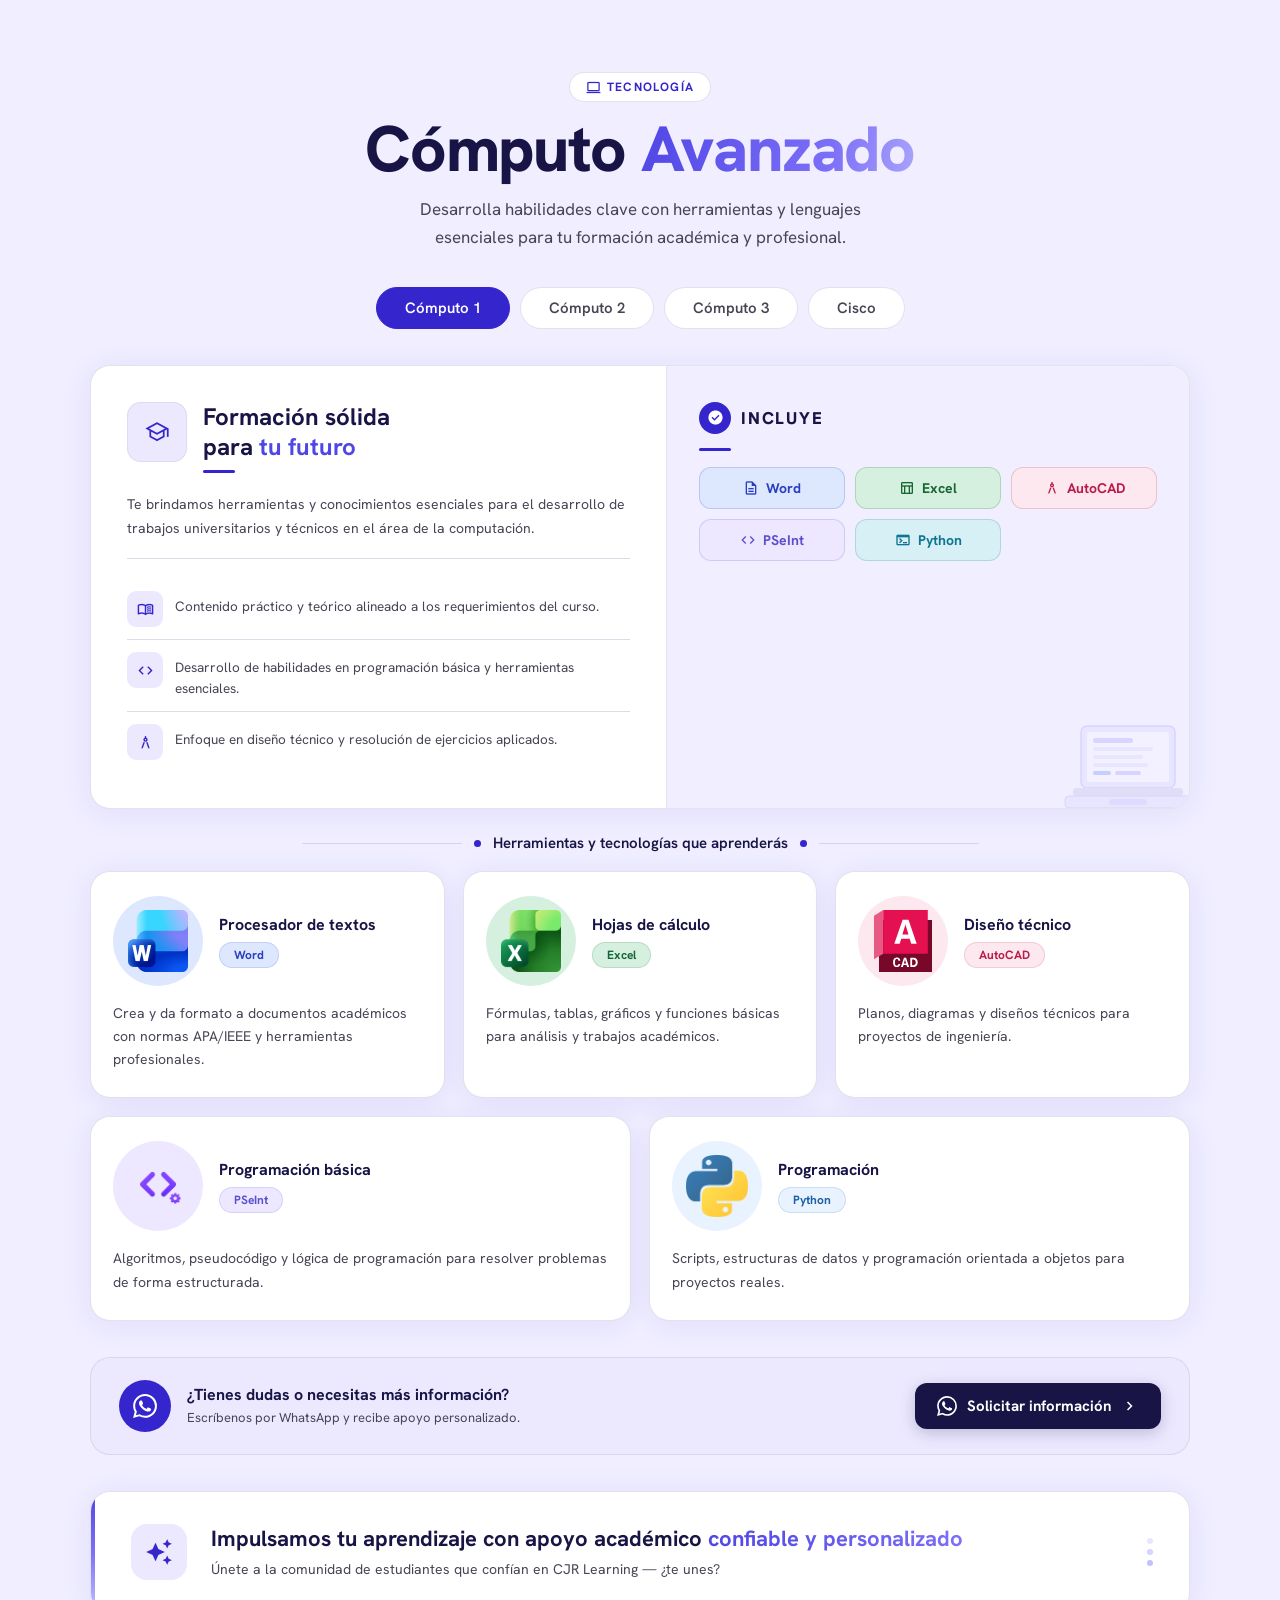
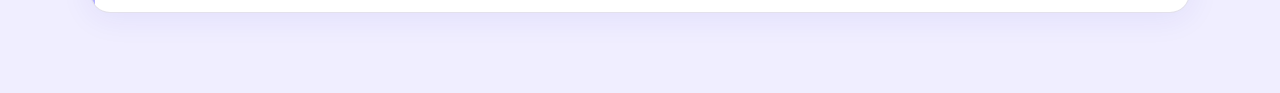
==== computo.html @ 16e1a84f "Mis cambios de ingl/por y computo" ====
<!DOCTYPE html>
<html lang="es">

<head>
  <meta charset="utf-8" />
  <meta name="viewport" content="width=device-width, initial-scale=1.0" />
  <title>CJR Learning — Cómputo Avanzado</title>
  <link rel="preconnect" href="https://fonts.googleapis.com" />
  <link rel="preconnect" href="https://fonts.gstatic.com" crossorigin />
  <link href="https://fonts.googleapis.com/css2?family=Hanken+Grotesk:wght@400;500;600;700;800&display=swap"
    rel="stylesheet" />
  <link href="https://fonts.googleapis.com/css2?family=Material+Symbols+Outlined:wght,FILL@100..700,0..1&display=swap"
    rel="stylesheet" />
  <link rel="stylesheet" href="assets/css/computo.css" />
</head>

<body>

  <section id="computo" class="cp-section">
    <div class="cp-inner">

      <!-- ENCABEZADO (siempre visible) -->
      <div class="cp-header">
        <div class="cp-badge">
          <span class="material-symbols-outlined" aria-hidden="true">computer</span>
          TECNOLOGÍA
        </div>
        <h2 class="cp-title">Cómputo <span class="cp-title-croma">Avanzado</span></h2>
        <p class="cp-subtitle">
          Desarrolla habilidades clave con herramientas y lenguajes<br />
          esenciales para tu formación académica y profesional.
        </p>
      </div>

      <!-- TABS (siempre visible) -->
      <div class="cp-tabs" role="tablist" aria-label="Cursos de cómputo">
        <button class="cp-tab cp-tab--active" role="tab" aria-selected="true" data-tab="computo1">Cómputo 1</button>
        <button class="cp-tab" role="tab" aria-selected="false" data-tab="computo2">Cómputo 2</button>
        <button class="cp-tab" role="tab" aria-selected="false" data-tab="computo3">Cómputo 3</button>
        <button class="cp-tab" role="tab" aria-selected="false" data-tab="cisco">Cisco</button>
      </div>

      <!-- ══════════════════════
         PANEL: CÓMPUTO 1
    ══════════════════════ -->
      <div class="cp-panel cp-panel--active" data-panel="computo1" role="tabpanel">

        <!-- Bloque descripción -->
        <div class="cp-desc-block">
          <div class="cp-desc-left">
            <div class="cp-desc-header">
              <div class="cp-desc-icon" aria-hidden="true">
                <span class="material-symbols-outlined">school</span>
              </div>
              <div>
                <h3 class="cp-desc-title">Formación sólida<br />para <span class="cp-desc-title-accent">tu futuro</span>
                </h3>
                <div class="cp-desc-underline" aria-hidden="true"></div>
              </div>
            </div>
            <p class="cp-desc-text">
              Te brindamos herramientas y conocimientos esenciales para el desarrollo
              de trabajos universitarios y técnicos en el área de la computación.
            </p>
            <ul class="cp-desc-list">
              <li class="cp-desc-item">
                <div class="cp-desc-item-icon"><span class="material-symbols-outlined">menu_book</span></div>
                <p>Contenido práctico y teórico alineado a los requerimientos del curso.</p>
              </li>
              <li class="cp-desc-item">
                <div class="cp-desc-item-icon"><span class="material-symbols-outlined">code</span></div>
                <p>Desarrollo de habilidades en programación básica y herramientas esenciales.</p>
              </li>
              <li class="cp-desc-item">
                <div class="cp-desc-item-icon"><span class="material-symbols-outlined">architecture</span></div>
                <p>Enfoque en diseño técnico y resolución de ejercicios aplicados.</p>
              </li>
            </ul>
          </div>
          <div class="cp-desc-divider" aria-hidden="true"></div>
          <div class="cp-desc-right">
            <div class="cp-desc-incluye-header">
              <div class="cp-desc-check"><span class="material-symbols-outlined">check_circle</span></div>
              <span class="cp-desc-incluye-label">INCLUYE</span>
            </div>
            <div class="cp-desc-underline cp-desc-underline--right" aria-hidden="true"></div>
            <div class="cp-desc-chips">
              <span class="cp-chip cp-chip--word"><span class="material-symbols-outlined">description</span>Word</span>
              <span class="cp-chip cp-chip--excel"><span
                  class="material-symbols-outlined">table_chart</span>Excel</span>
              <span class="cp-chip cp-chip--autocad"><span
                  class="material-symbols-outlined">architecture</span>AutoCAD</span>
              <span class="cp-chip cp-chip--pseint"><span class="material-symbols-outlined">code</span>PSeInt</span>
              <span class="cp-chip cp-chip--python"><span class="material-symbols-outlined">terminal</span>Python</span>
            </div>
            <div class="cp-desc-laptop" aria-hidden="true">
              <svg viewBox="0 0 130 90" fill="none" xmlns="http://www.w3.org/2000/svg">
                <rect x="18" y="4" width="94" height="62" rx="6" fill="#e2dfff" stroke="#c3c0ff" stroke-width="1.5" />
                <rect x="24" y="10" width="82" height="50" rx="3" fill="#ffffff" opacity="0.7" />
                <rect x="30" y="16" width="40" height="5" rx="2.5" fill="#c3c0ff" />
                <rect x="30" y="25" width="60" height="4" rx="2" fill="#e2dfff" />
                <rect x="30" y="33" width="50" height="4" rx="2" fill="#e2dfff" />
                <rect x="30" y="41" width="55" height="4" rx="2" fill="#e2dfff" />
                <rect x="30" y="49" width="18" height="4" rx="2" fill="#a5b4fc" />
                <rect x="52" y="49" width="26" height="4" rx="2" fill="#c3c0ff" />
                <rect x="10" y="66" width="110" height="8" rx="3" fill="#d4d0f0" />
                <rect x="2" y="74" width="126" height="12" rx="4" fill="#e2dfff" stroke="#c3c0ff" stroke-width="1" />
                <rect x="46" y="77" width="38" height="6" rx="3" fill="#c3c0ff" opacity="0.6" />
              </svg>
            </div>
          </div>
        </div>

        <!-- Herramientas -->
        <div class="cp-tools-wrap">
          <div class="cp-section-title">
            <span class="cp-dot"></span>Herramientas y tecnologías que aprenderás<span class="cp-dot"></span>
          </div>
          <div class="cp-grid cp-grid--3">
            <div class="cp-tool-card">
              <div class="cp-tool-top">
                <div class="cp-logo-wrap cp-logo-wrap--word">
                  <img src="assets/images/logos/word_comp.png" alt="Word" class="cp-logo-img" />
                </div>
                <div class="cp-tool-meta">
                  <h3 class="cp-tool-name">Procesador de textos</h3>
                  <span class="cp-pill cp-pill--word">Word</span>
                </div>
              </div>
              <p class="cp-tool-desc">Crea y da formato a documentos académicos con normas APA/IEEE y herramientas
                profesionales.</p>
            </div>
            <div class="cp-tool-card">
              <div class="cp-tool-top">
                <div class="cp-logo-wrap cp-logo-wrap--excel">
                  <img src="assets/images/logos/excel_comp.png" alt="Excel" class="cp-logo-img" />
                </div>
                <div class="cp-tool-meta">
                  <h3 class="cp-tool-name">Hojas de cálculo</h3>
                  <span class="cp-pill cp-pill--excel">Excel</span>
                </div>
              </div>
              <p class="cp-tool-desc">Fórmulas, tablas, gráficos y funciones básicas para análisis y trabajos
                académicos.</p>
            </div>
            <div class="cp-tool-card">
              <div class="cp-tool-top">
                <div class="cp-logo-wrap cp-logo-wrap--autocad">
                  <img src="assets/images/logos/autocad_comp.svg" alt="AutoCAD" class="cp-logo-img" />
                </div>
                <div class="cp-tool-meta">
                  <h3 class="cp-tool-name">Diseño técnico</h3>
                  <span class="cp-pill cp-pill--autocad">AutoCAD</span>
                </div>
              </div>
              <p class="cp-tool-desc">Planos, diagramas y diseños técnicos para proyectos de ingeniería.</p>
            </div>
          </div>
          <div class="cp-grid cp-grid--2">
            <div class="cp-tool-card">
              <div class="cp-tool-top">
                <div class="cp-logo-wrap cp-logo-wrap--pseint">
                  <img src="assets/images/logos/codigo_comp.png" alt="PSeInt" class="cp-logo-img cp-logo-img--pseint" />
                </div>
                <div class="cp-tool-meta">
                  <h3 class="cp-tool-name">Programación básica</h3>
                  <span class="cp-pill cp-pill--pseint">PSeInt</span>
                </div>
              </div>
              <p class="cp-tool-desc">Algoritmos, pseudocódigo y lógica de programación para resolver problemas de forma
                estructurada.</p>
            </div>
            <div class="cp-tool-card">
              <div class="cp-tool-top">
                <div class="cp-logo-wrap cp-logo-wrap--python">
                  <img src="assets/images/logos/python_comp.webp" alt="Python" class="cp-logo-img" />
                </div>
                <div class="cp-tool-meta">
                  <h3 class="cp-tool-name">Programación</h3>
                  <span class="cp-pill cp-pill--python">Python</span>
                </div>
              </div>
              <p class="cp-tool-desc">Scripts, estructuras de datos y programación orientada a objetos para proyectos
                reales.</p>
            </div>
          </div>
        </div>

      </div><!-- /panel computo1 -->

      <!-- ══════════════════════
         PANEL: CÓMPUTO 2
    ══════════════════════ -->
      <div class="cp-panel" data-panel="computo2" role="tabpanel">

        <!-- Bloque descripción C2 -->
        <div class="cp-desc-block">
          <div class="cp-desc-left">
            <div class="cp-desc-header">
              <div class="cp-desc-icon" aria-hidden="true">
                <span class="material-symbols-outlined">analytics</span>
              </div>
              <div>
                <h3 class="cp-desc-title">Análisis y gestión de datos<br />para <span class="cp-desc-title-accent">tu
                    crecimiento</span> profesional</h3>
                <div class="cp-desc-underline" aria-hidden="true"></div>
              </div>
            </div>
            <p class="cp-desc-text">
              Te brindamos herramientas y conocimientos intermedios y avanzados para el análisis,
              procesamiento y visualización de datos, fortaleciendo competencias aplicadas a
              proyectos académicos y empresariales.
            </p>
            <ul class="cp-desc-list">
              <li class="cp-desc-item">
                <div class="cp-desc-item-icon"><span class="material-symbols-outlined">bar_chart</span></div>
                <div class="cp-desc-item-content">
                  <strong>Análisis de datos aplicado</strong>
                  <p>Interpretación y procesamiento de información para la toma de decisiones.</p>
                </div>
              </li>
              <li class="cp-desc-item">
                <div class="cp-desc-item-icon"><span class="material-symbols-outlined">dashboard</span></div>
                <div class="cp-desc-item-content">
                  <strong>Visualización profesional</strong>
                  <p>Creación de dashboards interactivos e informes dinámicos.</p>
                </div>
              </li>
              <li class="cp-desc-item">
                <div class="cp-desc-item-icon"><span class="material-symbols-outlined">storage</span></div>
                <div class="cp-desc-item-content">
                  <strong>Gestión y transformación de datos</strong>
                  <p>Optimización de bases de datos mediante herramientas avanzadas.</p>
                </div>
              </li>
              <li class="cp-desc-item">
                <div class="cp-desc-item-icon"><span class="material-symbols-outlined">settings</span></div>
                <div class="cp-desc-item-content">
                  <strong>Modelado y automatización</strong>
                  <p>Procesos eficientes para análisis, reportes y control de información.</p>
                </div>
              </li>
            </ul>
            <!-- Frase destacada -->
            <div class="cp-desc-highlight">
              <div class="cp-desc-highlight-icon" aria-hidden="true">
                <span class="material-symbols-outlined">star</span>
              </div>
              <p>Desarrolla habilidades en análisis de datos, inteligencia de negocios y modelado profesional para
                destacar en el ámbito académico y laboral.</p>
            </div>
          </div>

          <div class="cp-desc-divider" aria-hidden="true"></div>

          <!-- Columna derecha: chips con imagen real -->
          <div class="cp-desc-right">
            <div class="cp-desc-incluye-header">
              <div class="cp-desc-check"><span class="material-symbols-outlined">check_circle</span></div>
              <span class="cp-desc-incluye-label">INCLUYE</span>
            </div>
            <div class="cp-desc-underline cp-desc-underline--right" aria-hidden="true"></div>

            <div class="cp-desc-chips">
              <span class="cp-chip cp-chip--excel"><span class="material-symbols-outlined">table_chart</span>Excel
                Av.</span>
              <span class="cp-chip cp-chip--powerbi"><span class="material-symbols-outlined">bar_chart</span>Power
                BI</span>
              <span class="cp-chip cp-chip--spss"><span class="material-symbols-outlined">query_stats</span>SPSS</span>
              <span class="cp-chip cp-chip--inventor"><span
                  class="material-symbols-outlined">precision_manufacturing</span>Inventor</span>
              <span class="cp-chip cp-chip--pivot"><span class="material-symbols-outlined">pivot_table_chart</span>Power
                Pivot</span>
              <span class="cp-chip cp-chip--query"><span class="material-symbols-outlined">manage_search</span>Power
                Query</span>
            </div>

            <!-- Ilustración decorativa dashboard -->
            <div class="cp-desc-dashboard" aria-hidden="true">
              <svg viewBox="0 0 200 130" fill="none" xmlns="http://www.w3.org/2000/svg">
                <!-- Monitor -->
                <rect x="10" y="8" width="180" height="100" rx="8" fill="#e2dfff" stroke="#c3c0ff" stroke-width="1.5" />
                <rect x="18" y="16" width="164" height="84" rx="4" fill="#f8f7ff" />
                <!-- Barra superior nav -->
                <rect x="18" y="16" width="164" height="14" rx="4" fill="#ece9ff" />
                <circle cx="30" cy="23" r="3" fill="#c3c0ff" />
                <circle cx="40" cy="23" r="3" fill="#c3c0ff" opacity="0.6" />
                <rect x="60" y="20" width="60" height="6" rx="3" fill="#c3c0ff" opacity="0.4" />
                <!-- Gráfico barras -->
                <rect x="24" y="65" width="12" height="28" rx="3" fill="#7c6ff7" />
                <rect x="40" y="52" width="12" height="41" rx="3" fill="#4f46e5" />
                <rect x="56" y="58" width="12" height="35" rx="3" fill="#a5b4fc" />
                <rect x="72" y="44" width="12" height="49" rx="3" fill="#4f46e5" />
                <rect x="88" y="55" width="12" height="38" rx="3" fill="#7c6ff7" opacity="0.8" />
                <!-- Línea tendencia -->
                <polyline points="30,65 46,52 62,58 78,44 94,55" stroke="#c3c0ff" stroke-width="1.5"
                  stroke-dasharray="3 2" fill="none" />
                <!-- Donut chart -->
                <circle cx="150" cy="70" r="22" stroke="#e2dfff" stroke-width="8" fill="none" />
                <circle cx="150" cy="70" r="22" stroke="#4f46e5" stroke-width="8" fill="none" stroke-dasharray="69 69"
                  stroke-dashoffset="0" stroke-linecap="round" />
                <circle cx="150" cy="70" r="22" stroke="#7c6ff7" stroke-width="8" fill="none" stroke-dasharray="35 103"
                  stroke-dashoffset="-69" stroke-linecap="round" />
                <circle cx="150" cy="70" r="22" stroke="#c3c0ff" stroke-width="8" fill="none" stroke-dasharray="34 104"
                  stroke-dashoffset="-104" stroke-linecap="round" />
                <!-- KPIs debajo del monitor -->
                <rect x="22" y="36" width="40" height="5" rx="2" fill="#c3c0ff" opacity="0.5" />
                <rect x="22" y="44" width="30" height="4" rx="2" fill="#e2dfff" />
                <!-- Base monitor -->
                <rect x="88" y="108" width="24" height="8" rx="2" fill="#d4d0f0" />
                <rect x="70" y="116" width="60" height="6" rx="3" fill="#e2dfff" stroke="#c3c0ff" stroke-width="1" />
                <!-- Cilindro base de datos -->
                <ellipse cx="168" cy="110" rx="14" ry="5" fill="#ece9ff" stroke="#c3c0ff" stroke-width="1" />
                <rect x="154" y="100" width="28" height="10" fill="#ece9ff" />
                <rect x="154" y="100" width="28" height="10" stroke="#c3c0ff" stroke-width="1" fill="none" />
                <ellipse cx="168" cy="100" rx="14" ry="5" fill="#e2dfff" stroke="#c3c0ff" stroke-width="1" />
                <ellipse cx="168" cy="95" rx="14" ry="5" fill="#d4d0f0" stroke="#c3c0ff" stroke-width="1" />
              </svg>
            </div>
          </div>
        </div>

        <!-- Herramientas C2 -->
        <div class="cp-tools-wrap">
          <div class="cp-section-title">
            <span class="cp-dot"></span>Herramientas y tecnologías que aprenderás<span class="cp-dot"></span>
          </div>
          <div class="cp-grid cp-grid--3">
            <div class="cp-tool-card">
              <div class="cp-tool-top">
                <div class="cp-logo-wrap cp-logo-wrap--excel">
                  <img src="assets/images/logos/excel_comp.png" alt="Excel Avanzado" class="cp-logo-img" />
                </div>
                <div class="cp-tool-meta">
                  <h3 class="cp-tool-name">Excel Avanzado</h3>
                  <span class="cp-pill cp-pill--excel">Excel</span>
                </div>
              </div>
              <p class="cp-tool-desc">Funciones avanzadas, tablas dinámicas, análisis estadístico y automatización de
                reportes.</p>
            </div>
            <div class="cp-tool-card">
              <div class="cp-tool-top">
                <div class="cp-logo-wrap cp-logo-wrap--powerbi">
                  <img src="assets/images/logos/power_bi.png" alt="Power BI" class="cp-logo-img" />
                </div>
                <div class="cp-tool-meta">
                  <h3 class="cp-tool-name">Power BI</h3>
                  <span class="cp-pill cp-pill--powerbi">Power BI</span>
                </div>
              </div>
              <p class="cp-tool-desc">Dashboards interactivos, visualización de datos y análisis empresarial.</p>
            </div>
            <div class="cp-tool-card">
              <div class="cp-tool-top">
                <div class="cp-logo-wrap cp-logo-wrap--spss">
                  <img src="assets/images/logos/spss_as.png" alt="SPSS" class="cp-logo-img" />
                </div>
                <div class="cp-tool-meta">
                  <h3 class="cp-tool-name">SPSS</h3>
                  <span class="cp-pill cp-pill--spss">SPSS</span>
                </div>
              </div>
              <p class="cp-tool-desc">Procesamiento estadístico, análisis descriptivo e inferencial para
                investigaciones.</p>
            </div>
          </div>
          <div class="cp-grid cp-grid--3">
            <div class="cp-tool-card">
              <div class="cp-tool-top">
                <div class="cp-logo-wrap cp-logo-wrap--pivot">
                  <img src="assets/images/logos/power_pi.avif" alt="Power Pivot" class="cp-logo-img" />
                </div>
                <div class="cp-tool-meta">
                  <h3 class="cp-tool-name">Power Pivot</h3>
                  <span class="cp-pill cp-pill--pivot">Power Pivot</span>
                </div>
              </div>
              <p class="cp-tool-desc">Modelado de datos y creación de relaciones entre múltiples fuentes de información.
              </p>
            </div>
            <div class="cp-tool-card">
              <div class="cp-tool-top">
                <div class="cp-logo-wrap cp-logo-wrap--query">
                  <img src="assets/images/logos/power_que.png" alt="Power Query" class="cp-logo-img" />
                </div>
                <div class="cp-tool-meta">
                  <h3 class="cp-tool-name">Power Query</h3>
                  <span class="cp-pill cp-pill--query">Power Query</span>
                </div>
              </div>
              <p class="cp-tool-desc">Extracción, limpieza y transformación de datos de forma automatizada.</p>
            </div>
            <div class="cp-tool-card">
              <div class="cp-tool-top">
                <div class="cp-logo-wrap cp-logo-wrap--inventor">
                  <img src="assets/images/logos/inventor.svg" alt="Inventor" class="cp-logo-img" />
                </div>
                <div class="cp-tool-meta">
                  <h3 class="cp-tool-name">Inventor</h3>
                  <span class="cp-pill cp-pill--inventor">Inventor</span>
                </div>
              </div>
              <p class="cp-tool-desc">Diseño y modelado de piezas mecánicas en entornos tridimensionales.</p>
            </div>
          </div>
        </div>

      </div><!-- /panel computo2 -->

      <!-- ══════════════════════
         PANEL: CÓMPUTO 3
    ══════════════════════ -->
      <div class="cp-panel" data-panel="computo3" role="tabpanel">

        <!-- Bloque descripción C3 -->
        <div class="cp-desc-block">
          <div class="cp-desc-left">
            <div class="cp-desc-header">
              <div class="cp-desc-icon" aria-hidden="true">
                <span class="material-symbols-outlined">devices</span>
              </div>
              <div>
                <h3 class="cp-desc-title">Tecnología y herramientas digitales<br />para gestionar <span
                    class="cp-desc-title-accent">tu futuro</span></h3>
                <div class="cp-desc-underline" aria-hidden="true"></div>
              </div>
            </div>
            <p class="cp-desc-text">
              Te brindamos herramientas y conocimientos especializados para la gestión de proyectos,
              estrategias de marketing digital y sistemas de información, aplicados al ámbito
              académico y profesional.
            </p>
            <ul class="cp-desc-list">
              <li class="cp-desc-item">
                <div class="cp-desc-item-icon"><span class="material-symbols-outlined">task_alt</span></div>
                <div class="cp-desc-item-content">
                  <strong>Gestión de proyectos eficiente</strong>
                  <p>Modela procesos, define flujos de trabajo y mejora la organización de proyectos académicos y
                    empresariales.</p>
                </div>
              </li>
              <li class="cp-desc-item">
                <div class="cp-desc-item-icon"><span class="material-symbols-outlined">campaign</span></div>
                <div class="cp-desc-item-content">
                  <strong>Estrategias de marketing digital</strong>
                  <p>Crea, automatiza y gestiona campañas efectivas para comunicar y conectar con tu audiencia.</p>
                </div>
              </li>
              <li class="cp-desc-item">
                <div class="cp-desc-item-icon"><span class="material-symbols-outlined">public</span></div>
                <div class="cp-desc-item-content">
                  <strong>Sistemas de información geográfica</strong>
                  <p>Analiza, visualiza y toma decisiones basadas en datos geoespaciales y mapas interactivos.</p>
                </div>
              </li>
            </ul>
            <div class="cp-desc-highlight">
              <div class="cp-desc-highlight-icon" aria-hidden="true">
                <span class="material-symbols-outlined">star</span>
              </div>
              <p>Desarrolla competencias digitales clave para la gestión estratégica, comunicación efectiva y análisis
                territorial en proyectos académicos y profesionales.</p>
            </div>
          </div>

          <div class="cp-desc-divider" aria-hidden="true"></div>

          <!-- Columna derecha: cards INCLUYE con imagen + descripción -->
          <div class="cp-desc-right cp-desc-right--c3">
            <div class="cp-desc-incluye-header">
              <div class="cp-desc-check"><span class="material-symbols-outlined">check_circle</span></div>
              <span class="cp-desc-incluye-label">INCLUYE</span>
            </div>
            <div class="cp-desc-underline cp-desc-underline--right" aria-hidden="true"></div>

            <div class="cp-desc-chips">
              <span class="cp-chip cp-chip--mailchimp"><span
                  class="material-symbols-outlined">mail</span>Mailchimp</span>
              <span class="cp-chip cp-chip--bizagi"><span
                  class="material-symbols-outlined">account_tree</span>Bizagi</span>
              <span class="cp-chip cp-chip--arcgis"><span class="material-symbols-outlined">public</span>ArcGIS</span>
              <span class="cp-chip cp-chip--canva"><span class="material-symbols-outlined">brush</span>Canva</span>
            </div>
          </div>
        </div>

        <!-- Herramientas C3 -->
        <div class="cp-tools-wrap">
          <div class="cp-section-title">
            <span class="cp-dot"></span>Herramientas y tecnologías que aprenderás<span class="cp-dot"></span>
          </div>

          <div class="cp-grid cp-grid--2">

            <!-- Mailchimp -->
            <div class="cp-tool-card cp-tool-card--illus">
              <div class="cp-tool-top">
                <div class="cp-logo-wrap cp-logo-wrap--mailchimp">
                  <img src="assets/images/logos/mailchimp_comp.jpg" alt="Mailchimp" class="cp-logo-img" />
                </div>
                <div class="cp-tool-meta">
                  <h3 class="cp-tool-name">Mailchimp</h3>
                  <span class="cp-pill cp-pill--mailchimp">Email Marketing</span>
                </div>
              </div>
              <p class="cp-tool-desc">Crea y automatiza campañas de correo electrónico, segmenta audiencias y analiza
                resultados para optimizar tu comunicación.</p>
              <div class="cp-tool-illus" aria-hidden="true">
                <img src="assets/images/logos/mailchimp_tex_comp.png" alt="" />
              </div>
            </div>

            <!-- Bizagi -->
            <div class="cp-tool-card cp-tool-card--illus">
              <div class="cp-tool-top">
                <div class="cp-logo-wrap cp-logo-wrap--bizagi">
                  <img src="assets/images/logos/bizagiii_comp.png" alt="Bizagi" class="cp-logo-img" />
                </div>
                <div class="cp-tool-meta">
                  <h3 class="cp-tool-name">Bizagi</h3>
                  <span class="cp-pill cp-pill--bizagi">Modelado de procesos</span>
                </div>
              </div>
              <p class="cp-tool-desc">Modela procesos de negocio, define flujos de trabajo y automatiza tareas para
                mejorar la eficiencia organizacional.</p>
              <div class="cp-tool-illus" aria-hidden="true">
                <img src="assets/images/logos/Bizagi_comp.png" alt="" />
              </div>
            </div>

            <!-- ArcGIS -->
            <div class="cp-tool-card cp-tool-card--illus">
              <div class="cp-tool-top">
                <div class="cp-logo-wrap cp-logo-wrap--arcgis">
                  <img src="assets/images/logos/ArcGIS_comp.png" alt="ArcGIS" class="cp-logo-img" />
                </div>
                <div class="cp-tool-meta">
                  <h3 class="cp-tool-name">ArcGIS</h3>
                  <span class="cp-pill cp-pill--arcgis">Sistemas de información geográfica</span>
                </div>
              </div>
              <p class="cp-tool-desc">Visualiza, analiza y gestiona información geoespacial para la toma de decisiones
                basadas en datos territoriales.</p>
              <div class="cp-tool-illus" aria-hidden="true">
                <img src="assets/images/logos/geo_comp.png" alt="" />
              </div>
            </div>

            <!-- Canva -->
            <div class="cp-tool-card cp-tool-card--illus">
              <div class="cp-tool-top">
                <div class="cp-logo-wrap cp-logo-wrap--canva">
                  <img src="assets/images/logos/canva_comp.webp" alt="Canva" class="cp-logo-img" />
                </div>
                <div class="cp-tool-meta">
                  <h3 class="cp-tool-name">Canva</h3>
                  <span class="cp-pill cp-pill--canva">Diseño gráfico</span>
                </div>
              </div>
              <p class="cp-tool-desc">Diseña presentaciones, infografías, material visual y contenido atractivo de forma
                sencilla y profesional.</p>
              <div class="cp-tool-illus" aria-hidden="true">
                <img src="assets/images/logos/canvaaa_comp.png" alt="" />
              </div>
            </div>

          </div>
        </div>

        <!-- Frase footer C3 -->
        <div class="cp-c3-footer">
          <div class="cp-c3-footer-icon" aria-hidden="true">
            <span class="material-symbols-outlined">school</span>
          </div>
          <p class="cp-c3-footer-text">
            Potencia tu perfil profesional con herramientas digitales líderes en gestión de proyectos,
            marketing y análisis de sistemas de información.
          </p>
        </div>

      </div><!-- /panel computo3 -->

      <!-- ══════════════════════
         PANEL: CISCO
    ══════════════════════ -->
      <div class="cp-panel" data-panel="cisco" role="tabpanel">

        <!-- Bloque descripción Cisco -->
        <div class="cp-desc-block">
          <div class="cp-desc-left">
            <div class="cp-desc-header">
              <div class="cp-desc-icon cp-desc-icon--cisco" aria-hidden="true">
                <img src="assets/images/logos/cisco_comu.png" alt="Cisco" class="cp-cisco-badge" />
              </div>
              <div>
                <h3 class="cp-desc-title">Aprende redes.<br /><span class="cp-desc-title-accent">Conecta tu
                    futuro.</span></h3>
                <div class="cp-desc-underline" aria-hidden="true"></div>
              </div>
            </div>
            <p class="cp-desc-text">
              Brindamos apoyo en cursos de Cisco Networking Academy, ayudando a los estudiantes
              con prácticas y laboratorios para fortalecer sus conocimientos en redes.
            </p>
            <ul class="cp-desc-list">
              <li class="cp-desc-item">
                <div class="cp-desc-item-icon"><span class="material-symbols-outlined">router</span></div>
                <div class="cp-desc-item-content">
                  <strong>Configuración básica de redes</strong>
                  <p>Aprende a configurar dispositivos y topologías para crear redes funcionales.</p>
                </div>
              </li>
              <li class="cp-desc-item">
                <div class="cp-desc-item-icon"><span class="material-symbols-outlined">lan</span></div>
                <div class="cp-desc-item-content">
                  <strong>Cisco Packet Tracer</strong>
                  <p>Usa esta herramienta para simular redes y desarrollar prácticas en un entorno virtual.</p>
                </div>
              </li>
              <li class="cp-desc-item">
                <div class="cp-desc-item-icon"><span class="material-symbols-outlined">hub</span></div>
                <div class="cp-desc-item-content">
                  <strong>Direccionamiento IP</strong>
                  <p>Comprende IPv4, subredes y cómo los dispositivos se comunican en una red.</p>
                </div>
              </li>
              <li class="cp-desc-item">
                <div class="cp-desc-item-icon"><span class="material-symbols-outlined">security</span></div>
                <div class="cp-desc-item-content">
                  <strong>Ciberseguridad</strong>
                  <p>Conoce los fundamentos para proteger redes e información.</p>
                </div>
              </li>
            </ul>
          </div>

          <div class="cp-desc-divider" aria-hidden="true"></div>

          <!-- Columna derecha Cisco -->
          <div class="cp-desc-right cp-desc-right--cisco">
            <div class="cp-desc-incluye-header">
              <div class="cp-desc-check"><span class="material-symbols-outlined">check_circle</span></div>
              <span class="cp-desc-incluye-label">INCLUYE</span>
            </div>
            <div class="cp-desc-underline cp-desc-underline--right" aria-hidden="true"></div>

            <div class="cp-desc-chips">
              <span class="cp-chip cp-chip--cisco-pt"><span class="material-symbols-outlined">devices</span>Packet
                Tracer</span>
              <span class="cp-chip cp-chip--cisco-redes"><span
                  class="material-symbols-outlined">account_tree</span>Redes Básicas</span>
              <span class="cp-chip cp-chip--cisco-ip"><span class="material-symbols-outlined">public</span>IP</span>
              <span class="cp-chip cp-chip--cisco-sw"><span
                  class="material-symbols-outlined">sync_alt</span>Switching</span>
              <span class="cp-chip cp-chip--cisco-seg"><span
                  class="material-symbols-outlined">lock</span>Ciberseguridad</span>
              <span class="cp-chip cp-chip--cisco-ccna"><span
                  class="material-symbols-outlined">workspace_premium</span>CCNA</span>
            </div>

            <!-- Imagen de red Cisco decorativa -->
            <div class="cp-cisco-illus" aria-hidden="true">
              <img src="assets/images/logos/cisco_estru.png" alt="" />
            </div>
          </div>
        </div>

        <!-- Footer Cisco -->
        <div class="cp-cisco-footer">
          <div class="cp-cisco-footer-left">
            <div class="cp-cisco-footer-icon" aria-hidden="true">
              <span class="material-symbols-outlined">school</span>
            </div>
            <div>
              <p class="cp-cisco-footer-title">Prepárate para evaluaciones y certificaciones <span
                  class="cp-cisco-ccna-accent">CCNA</span></p>
              <p class="cp-cisco-footer-sub">Desarrolla habilidades que te abrirán las puertas a nuevas oportunidades en
                el mundo de las redes y la tecnología.</p>
            </div>
          </div>
          <div class="cp-cisco-footer-logo" aria-hidden="true">
            <img src="assets/images/logos/cisco_comu.png" alt="Cisco" />
          </div>
        </div>

      </div><!-- /panel cisco -->

      <!-- CTA WHATSAPP (siempre visible) -->
      <div class="cp-cta-banner">
        <div class="cp-cta-left">
          <div class="cp-cta-icon">
            <svg viewBox="0 0 24 24" fill="currentColor">
              <path
                d="M17.472 14.382c-.297-.149-1.758-.867-2.03-.967-.273-.099-.471-.148-.67.15-.197.297-.767.966-.94 1.164-.173.199-.347.223-.644.075-.297-.15-1.255-.463-2.39-1.475-.883-.788-1.48-1.761-1.653-2.059-.173-.297-.018-.458.13-.606.134-.133.298-.347.446-.52.149-.174.198-.298.298-.497.099-.198.05-.371-.025-.52-.075-.149-.669-1.612-.916-2.207-.242-.579-.487-.5-.669-.51-.173-.008-.371-.01-.57-.01-.198 0-.52.074-.792.372-.272.297-1.04 1.016-1.04 2.479 0 1.462 1.065 2.875 1.213 3.074.149.198 2.096 3.2 5.077 4.487.709.306 1.262.489 1.694.625.712.227 1.36.195 1.871.118.571-.085 1.758-.719 2.006-1.413.248-.694.248-1.289.173-1.413-.074-.124-.272-.198-.57-.347m-5.421 7.403h-.004a9.87 9.87 0 01-5.031-1.378l-.361-.214-3.741.982.998-3.648-.235-.374a9.86 9.86 0 01-1.51-5.26c.001-5.45 4.436-9.884 9.888-9.884 2.64 0 5.122 1.03 6.988 2.898a9.825 9.825 0 012.893 6.994c-.003 5.45-4.437 9.884-9.885 9.884m8.413-18.297A11.815 11.815 0 0012.05 0C5.495 0 .16 5.335.157 11.892c0 2.096.547 4.142 1.588 5.945L.057 24l6.305-1.654a11.882 11.882 0 005.683 1.448h.005c6.554 0 11.89-5.335 11.893-11.893a11.821 11.821 0 00-3.48-8.413z" />
            </svg>
          </div>
          <div class="cp-cta-text">
            <h4 class="cp-cta-heading">¿Tienes dudas o necesitas más información?</h4>
            <p class="cp-cta-note">Escríbenos por WhatsApp y recibe apoyo personalizado.</p>
          </div>
        </div>
        <a href="https://wa.me/51920478858" target="_blank" rel="noopener noreferrer" class="cp-cta-btn">
          <svg class="cp-wa-icon" viewBox="0 0 24 24" fill="currentColor">
            <path
              d="M17.472 14.382c-.297-.149-1.758-.867-2.03-.967-.273-.099-.471-.148-.67.15-.197.297-.767.966-.94 1.164-.173.199-.347.223-.644.075-.297-.15-1.255-.463-2.39-1.475-.883-.788-1.48-1.761-1.653-2.059-.173-.297-.018-.458.13-.606.134-.133.298-.347.446-.52.149-.174.198-.298.298-.497.099-.198.05-.371-.025-.52-.075-.149-.669-1.612-.916-2.207-.242-.579-.487-.5-.669-.51-.173-.008-.371-.01-.57-.01-.198 0-.52.074-.792.372-.272.297-1.04 1.016-1.04 2.479 0 1.462 1.065 2.875 1.213 3.074.149.198 2.096 3.2 5.077 4.487.709.306 1.262.489 1.694.625.712.227 1.36.195 1.871.118.571-.085 1.758-.719 2.006-1.413.248-.694.248-1.289.173-1.413-.074-.124-.272-.198-.57-.347m-5.421 7.403h-.004a9.87 9.87 0 01-5.031-1.378l-.361-.214-3.741.982.998-3.648-.235-.374a9.86 9.86 0 01-1.51-5.26c.001-5.45 4.436-9.884 9.888-9.884 2.64 0 5.122 1.03 6.988 2.898a9.825 9.825 0 012.893 6.994c-.003 5.45-4.437 9.884-9.885 9.884m8.413-18.297A11.815 11.815 0 0012.05 0C5.495 0 .16 5.335.157 11.892c0 2.096.547 4.142 1.588 5.945L.057 24l6.305-1.654a11.882 11.882 0 005.683 1.448h.005c6.554 0 11.89-5.335 11.893-11.893a11.821 11.821 0 00-3.48-8.413z" />
          </svg>
          Solicitar información
          <span class="material-symbols-outlined">chevron_right</span>
        </a>
      </div>

      <!-- FRASE MOTIVACIONAL (siempre visible) -->
      <div class="cp-tagline">
        <div class="cp-tagline-inner">
          <div class="cp-tagline-icon">
            <span class="material-symbols-outlined">auto_awesome</span>
          </div>
          <div class="cp-tagline-text">
            <p class="cp-tagline-main">Impulsamos tu aprendizaje con apoyo académico <span
                class="cp-tagline-highlight">confiable y personalizado</span></p>
            <p class="cp-tagline-sub">Únete a la comunidad de estudiantes que confían en CJR Learning — ¿te unes?</p>
          </div>
          <div class="cp-tagline-dots"><span></span><span></span><span></span></div>
        </div>
      </div>

    </div>
  </section>

  <script src="computo.js" defer></script>
</body>

</html>
---- assets/css/computo.css ----
/* ═══════════════════════════════════════════
   TOKENS — Cómputo Avanzado
   ═══════════════════════════════════════════ */
:root {
  --cp-primary: #3525cd;
  --cp-primary-light: #4f46e5;
  --cp-primary-fixed: #e2dfff;
  --cp-primary-dim: #c3c0ff;
  --cp-on-primary: #ffffff;
  --cp-on-surface: #181445;
  --cp-on-muted: #464555;
  --cp-surface: #ffffff;
  --cp-bg: #f0eeff;
  --cp-card-bg: #ffffff;
  --cp-border: rgba(199, 196, 216, 0.5);
  --cp-icon-bg: #ece9ff;
  --cp-divider: rgba(199, 196, 216, 0.6);
  --cp-shadow: 0 4px 32px rgba(53, 37, 205, 0.08);
  --font: 'Hanken Grotesk', sans-serif;
  --radius-card: 20px;
  --radius-icon: 10px;

  --cp-word-bg: #dde8ff;
  --cp-word-text: #2a3fc0;
  --cp-excel-bg: #d6f0e0;
  --cp-excel-text: #166534;
  --cp-autocad-bg: #fce8ee;
  --cp-autocad-text: #b91c4a;
  --cp-pseint-bg: #ede8ff;
  --cp-pseint-text: #5b4fcf;
  --cp-python-bg: #e8f3ff;
  --cp-python-text: #1e5fa3;
}

/* ── BASE ── */
*,
*::before,
*::after {
  box-sizing: border-box;
  margin: 0;
  padding: 0;
}

body {
  font-family: var(--font);
  background: var(--cp-bg);
  color: var(--cp-on-surface);
  -webkit-font-smoothing: antialiased;
}

.material-symbols-outlined {
  font-variation-settings: 'FILL' 0, 'wght' 400, 'GRAD' 0, 'opsz' 24;
  line-height: 1;
}

/* ── SECCIÓN ── */
.cp-section {
  padding: 72px 24px 80px;
  background: var(--cp-bg);
}

.cp-inner {
  max-width: 1100px;
  margin: 0 auto;
  display: flex;
  flex-direction: column;
  gap: 36px;
}

/* ══════════════════════════════
   ENCABEZADO
══════════════════════════════ */
.cp-header {
  text-align: center;
  display: flex;
  flex-direction: column;
  align-items: center;
  gap: 12px;
}

.cp-badge {
  display: inline-flex;
  align-items: center;
  gap: 6px;
  background: var(--cp-card-bg);
  color: var(--cp-primary);
  border: 1.5px solid var(--cp-border);
  border-radius: 999px;
  padding: 6px 16px;
  font-size: 12px;
  font-weight: 700;
  letter-spacing: 0.1em;
  text-transform: uppercase;
}

.cp-badge .material-symbols-outlined {
  font-size: 15px;
}

.cp-title {
  font-size: clamp(36px, 6vw, 64px);
  font-weight: 800;
  line-height: 1.1;
  color: var(--cp-on-surface);
  letter-spacing: -0.02em;
}

.cp-title-croma {
  background: linear-gradient(100deg, #4f46e5 0%, #7c6ff7 35%, #c3c0ff 60%, #4f46e5 100%);
  background-size: 200% auto;
  -webkit-background-clip: text;
  background-clip: text;
  -webkit-text-fill-color: transparent;
  animation: cpCromaFlow 4s linear infinite;
  display: inline-block;
}

@keyframes cpCromaFlow {
  0% {
    background-position: 200% center;
  }

  100% {
    background-position: 0% center;
  }
}

.cp-subtitle {
  font-size: 17px;
  line-height: 1.6;
  color: var(--cp-on-muted);
  max-width: 560px;
}

/* ══════════════════════════════
   TABS
══════════════════════════════ */
.cp-tabs {
  display: flex;
  justify-content: center;
  gap: 10px;
  flex-wrap: wrap;
}

.cp-tab {
  padding: 10px 28px;
  border-radius: 999px;
  border: 1.5px solid var(--cp-border);
  background: var(--cp-card-bg);
  color: var(--cp-on-muted);
  font-family: var(--font);
  font-size: 15px;
  font-weight: 600;
  cursor: pointer;
  transition: border-color 0.2s, background 0.2s, color 0.2s;
}

.cp-tab:hover:not(.cp-tab--active) {
  border-color: var(--cp-primary-light);
  background: var(--cp-icon-bg);
}

.cp-tab--active {
  background: var(--cp-primary);
  color: var(--cp-on-primary);
  border-color: var(--cp-primary);
}

/* ══════════════════════════════
   WRAPPER DE HERRAMIENTAS
══════════════════════════════ */
.cp-tools-wrap {
  display: flex;
  flex-direction: column;
  gap: 18px;
}

.cp-section-title {
  display: flex;
  align-items: center;
  justify-content: center;
  gap: 12px;
  font-size: 15px;
  font-weight: 600;
  color: var(--cp-on-surface);
}

.cp-section-title::before,
.cp-section-title::after {
  content: '';
  flex: 1;
  max-width: 160px;
  height: 1px;
  background: var(--cp-divider);
}

.cp-dot {
  width: 7px;
  height: 7px;
  border-radius: 50%;
  background: var(--cp-primary);
  flex-shrink: 0;
}

/* ══════════════════════════════
   GRIDS
══════════════════════════════ */
.cp-grid {
  display: grid;
  gap: 18px;
}

.cp-grid--3 {
  grid-template-columns: repeat(3, 1fr);
}

.cp-grid--2 {
  grid-template-columns: repeat(2, 1fr);
}

@media (max-width: 900px) {
  .cp-grid--3 {
    grid-template-columns: repeat(2, 1fr);
  }
}

@media (max-width: 600px) {

  .cp-grid--3,
  .cp-grid--2 {
    grid-template-columns: 1fr;
  }
}

/* ══════════════════════════════
   TARJETA DE HERRAMIENTA
══════════════════════════════ */
.cp-tool-card {
  background: var(--cp-card-bg);
  border-radius: var(--radius-card);
  border: 1px solid var(--cp-border);
  box-shadow: var(--cp-shadow);
  padding: 24px 22px 26px;
  display: flex;
  flex-direction: column;
  gap: 16px;
  transition: box-shadow 0.2s, transform 0.2s;
  position: relative;
}

.cp-tool-card:hover {
  box-shadow: 0 8px 40px rgba(53, 37, 205, 0.13);
  transform: translateY(-3px);
}

/* TOP: círculo grande a la izquierda + meta a la derecha */
.cp-tool-top {
  display: flex;
  flex-direction: row;
  align-items: center;
  gap: 16px;
}

/* ── CÍRCULO GRANDE DEL LOGO ── */
.cp-logo-wrap {
  width: 90px;
  height: 90px;
  border-radius: 50%;
  display: flex;
  align-items: center;
  justify-content: center;
  flex-shrink: 0;
  overflow: hidden;
  position: relative;
}

.cp-logo-wrap--word {
  background: var(--cp-word-bg);
}

.cp-logo-wrap--excel {
  background: var(--cp-excel-bg);
}

.cp-logo-wrap--autocad {
  background: var(--cp-autocad-bg);
}

.cp-logo-wrap--pseint {
  background: var(--cp-pseint-bg);
}

.cp-logo-wrap--python {
  background: var(--cp-python-bg);
}

/* Logo dentro del círculo: ocupa ~70% del círculo */
.cp-logo-img {
  width: 62px;
  height: 62px;
  object-fit: contain;
}

/* PSeInt: fondo negro → multiply lo hace transparente */
.cp-logo-img--pseint {
  width: 100%;
  height: 100%;
  object-fit: contain;
  mix-blend-mode: multiply;
}

/* Meta: nombre encima, pill debajo */
.cp-tool-meta {
  display: flex;
  flex-direction: column;
  gap: 6px;
}

.cp-tool-name {
  font-size: 16px;
  font-weight: 700;
  color: var(--cp-on-surface);
  line-height: 1.3;
}

/* Pills */
.cp-pill {
  display: inline-block;
  padding: 4px 14px;
  border-radius: 999px;
  font-size: 12px;
  font-weight: 700;
  width: fit-content;
  border: 1.5px solid transparent;
}

.cp-pill--word {
  background: var(--cp-word-bg);
  color: var(--cp-word-text);
  border-color: rgba(42, 63, 192, 0.15);
}

.cp-pill--excel {
  background: var(--cp-excel-bg);
  color: var(--cp-excel-text);
  border-color: rgba(22, 101, 52, 0.15);
}

.cp-pill--autocad {
  background: var(--cp-autocad-bg);
  color: var(--cp-autocad-text);
  border-color: rgba(185, 28, 74, 0.15);
}

.cp-pill--pseint {
  background: var(--cp-pseint-bg);
  color: var(--cp-pseint-text);
  border-color: rgba(91, 79, 207, 0.15);
}

.cp-pill--python {
  background: var(--cp-python-bg);
  color: var(--cp-python-text);
  border-color: rgba(30, 95, 163, 0.15);
}

/* Descripción debajo del top */
.cp-tool-desc {
  font-size: 14px;
  line-height: 1.65;
  color: var(--cp-on-muted);
}

/* ══════════════════════════════
   CTA BANNER WHATSAPP
══════════════════════════════ */
.cp-cta-banner {
  background: var(--cp-icon-bg);
  border-radius: var(--radius-card);
  border: 1px solid var(--cp-border);
  display: flex;
  align-items: center;
  justify-content: space-between;
  padding: 22px 28px;
  gap: 20px;
  flex-wrap: wrap;
}

.cp-cta-left {
  display: flex;
  align-items: center;
  gap: 16px;
}

.cp-cta-icon {
  width: 52px;
  height: 52px;
  border-radius: 50%;
  background: var(--cp-primary);
  color: var(--cp-on-primary);
  display: flex;
  align-items: center;
  justify-content: center;
  flex-shrink: 0;
}

.cp-cta-icon svg {
  width: 24px;
  height: 24px;
}

.cp-cta-heading {
  font-size: 16px;
  font-weight: 700;
  color: var(--cp-on-surface);
  margin-bottom: 3px;
}

.cp-cta-note {
  font-size: 13px;
  color: var(--cp-on-muted);
  line-height: 1.5;
}

.cp-cta-btn {
  display: inline-flex;
  align-items: center;
  gap: 10px;
  background: var(--cp-on-surface);
  color: var(--cp-on-primary);
  text-decoration: none;
  padding: 13px 22px;
  border-radius: 12px;
  font-size: 15px;
  font-weight: 700;
  font-family: var(--font);
  white-space: nowrap;
  transition: background 0.2s, transform 0.15s, box-shadow 0.2s;
  box-shadow: 0 4px 16px rgba(24, 20, 69, 0.22);
}

.cp-cta-btn:hover {
  background: var(--cp-primary);
  transform: translateY(-2px);
  box-shadow: 0 8px 24px rgba(53, 37, 205, 0.35);
}

.cp-cta-btn:active {
  transform: translateY(0);
}

.cp-wa-icon {
  width: 20px;
  height: 20px;
  flex-shrink: 0;
}

.cp-cta-btn .material-symbols-outlined {
  font-size: 18px;
}

/* ══════════════════════════════
   FRASE FINAL — tagline
══════════════════════════════ */
.cp-tagline {
  background: var(--cp-card-bg);
  border-radius: var(--radius-card);
  border: 1px solid var(--cp-border);
  box-shadow: var(--cp-shadow);
  overflow: hidden;
  position: relative;
}

.cp-tagline::before {
  content: '';
  position: absolute;
  left: 0;
  top: 0;
  bottom: 0;
  width: 4px;
  background: linear-gradient(180deg, #4f46e5, #7c6ff7, #c3c0ff);
}

.cp-tagline-inner {
  display: flex;
  align-items: center;
  gap: 24px;
  padding: 32px 36px 32px 40px;
  flex-wrap: wrap;
}

.cp-tagline-icon {
  width: 56px;
  height: 56px;
  border-radius: 16px;
  background: var(--cp-icon-bg);
  display: flex;
  align-items: center;
  justify-content: center;
  flex-shrink: 0;
}

.cp-tagline-icon .material-symbols-outlined {
  font-size: 28px;
  color: var(--cp-primary);
  font-variation-settings: 'FILL' 1, 'wght' 400, 'GRAD' 0, 'opsz' 24;
}

.cp-tagline-text {
  flex: 1;
  min-width: 240px;
  display: flex;
  flex-direction: column;
  gap: 6px;
}

.cp-tagline-main {
  font-size: clamp(17px, 2vw, 22px);
  font-weight: 700;
  color: var(--cp-on-surface);
  line-height: 1.35;
}

.cp-tagline-highlight {
  background: linear-gradient(100deg, #4f46e5 0%, #7c6ff7 50%, #c3c0ff 100%);
  background-size: 200% auto;
  -webkit-background-clip: text;
  background-clip: text;
  -webkit-text-fill-color: transparent;
  animation: cpCromaFlow 4s linear infinite;
  display: inline;
}

.cp-tagline-sub {
  font-size: 14px;
  color: var(--cp-on-muted);
  line-height: 1.5;
}

.cp-tagline-dots {
  display: flex;
  flex-direction: column;
  gap: 5px;
  align-self: center;
  flex-shrink: 0;
}

.cp-tagline-dots span {
  display: block;
  width: 6px;
  height: 6px;
  border-radius: 50%;
  background: var(--cp-primary-dim);
}

.cp-tagline-dots span:nth-child(1) {
  opacity: 0.4;
}

.cp-tagline-dots span:nth-child(2) {
  opacity: 0.7;
}

.cp-tagline-dots span:nth-child(3) {
  opacity: 1;
}

@media (max-width: 600px) {
  .cp-tagline-inner {
    padding: 24px 28px;
  }

  .cp-tagline-dots {
    display: none;
  }
}

/* ══════════════════════════════
   ANIMACIONES DE ENTRADA
══════════════════════════════ */
@keyframes cpFadeUp {
  from {
    opacity: 0;
    transform: translateY(22px);
  }

  to {
    opacity: 1;
    transform: translateY(0);
  }
}

.cp-header,
.cp-tabs,
.cp-cta-banner,
.cp-tagline {
  opacity: 0;
}

.cp-header.visible {
  animation: cpFadeUp 0.55s ease 0.05s both;
}

.cp-tabs.visible {
  animation: cpFadeUp 0.55s ease 0.15s both;
}

.cp-cta-banner.visible {
  animation: cpFadeUp 0.55s ease 0.35s both;
}

.cp-tagline.visible {
  animation: cpFadeUp 0.55s ease 0.45s both;
}



/* ══════════════════════════════
   BLOQUE DESCRIPCIÓN
══════════════════════════════ */
.cp-desc-block {
  background: var(--cp-card-bg);
  border-radius: var(--radius-card);
  border: 1px solid var(--cp-border);
  box-shadow: var(--cp-shadow);
  display: flex;
  flex-direction: column;
  overflow: hidden;
  opacity: 0;
}

.cp-desc-block.visible {
  animation: cpFadeUp 0.55s ease 0.12s both;
}

@media (min-width: 768px) {
  .cp-desc-block {
    flex-direction: row;
    align-items: stretch;
  }
}

/* ── Columna izquierda ── */
.cp-desc-left {
  flex: 1.1;
  padding: 36px 36px;
  display: flex;
  flex-direction: column;
  gap: 20px;
}

.cp-desc-header {
  display: flex;
  align-items: flex-start;
  gap: 16px;
}

.cp-desc-icon {
  flex-shrink: 0;
  width: 60px;
  height: 60px;
  border-radius: 14px;
  background: var(--cp-icon-bg);
  border: 1.5px solid rgba(199, 196, 216, 0.4);
  display: flex;
  align-items: center;
  justify-content: center;
}

.cp-desc-icon .material-symbols-outlined {
  font-size: 28px;
  color: var(--cp-primary);
  font-variation-settings: 'FILL' 0, 'wght' 300, 'GRAD' 0, 'opsz' 24;
}

.cp-desc-title {
  font-size: clamp(20px, 2.2vw, 24px);
  font-weight: 700;
  line-height: 1.25;
  color: var(--cp-on-surface);
  margin-bottom: 8px;
}

.cp-desc-title-accent {
  color: var(--cp-primary-light);
}

.cp-desc-underline {
  width: 32px;
  height: 3px;
  border-radius: 2px;
  background: var(--cp-primary);
}

.cp-desc-text {
  font-size: 14px;
  line-height: 1.7;
  color: var(--cp-on-muted);
  padding-bottom: 18px;
  border-bottom: 1px solid var(--cp-divider);
}

.cp-desc-list {
  list-style: none;
  display: flex;
  flex-direction: column;
}

.cp-desc-item {
  display: flex;
  align-items: flex-start;
  gap: 12px;
  padding: 12px 0;
  border-bottom: 1px solid var(--cp-divider);
}

.cp-desc-item:last-child {
  border-bottom: none;
}

.cp-desc-item-icon {
  flex-shrink: 0;
  width: 36px;
  height: 36px;
  border-radius: 9px;
  background: var(--cp-icon-bg);
  display: flex;
  align-items: center;
  justify-content: center;
}

.cp-desc-item-icon .material-symbols-outlined {
  font-size: 17px;
  color: var(--cp-primary);
}

.cp-desc-item p {
  font-size: 13.5px;
  line-height: 1.55;
  color: var(--cp-on-muted);
  padding-top: 5px;
}

/* ── Divisor vertical ── */
.cp-desc-divider {
  background: var(--cp-border);
  height: 1px;
  width: 100%;
  flex-shrink: 0;
}

@media (min-width: 768px) {
  .cp-desc-divider {
    height: auto;
    width: 1px;
  }
}

/* ── Columna derecha ── */
.cp-desc-right {
  flex: 1;
  padding: 36px 32px 0 32px;
  background: var(--cp-bg);
  display: flex;
  flex-direction: column;
  gap: 14px;
  position: relative;
  /* para el laptop posicionado */
  overflow: hidden;
}

/* Header INCLUYE */
.cp-desc-incluye-header {
  display: flex;
  align-items: center;
  gap: 10px;
}

.cp-desc-check {
  width: 32px;
  height: 32px;
  border-radius: 50%;
  background: var(--cp-primary);
  display: flex;
  align-items: center;
  justify-content: center;
  flex-shrink: 0;
}

.cp-desc-check .material-symbols-outlined {
  font-size: 17px;
  color: #fff;
  font-variation-settings: 'FILL' 1, 'wght' 400, 'GRAD' 0, 'opsz' 24;
}

.cp-desc-incluye-label {
  font-size: 17px;
  font-weight: 800;
  letter-spacing: 0.1em;
  color: var(--cp-on-surface);
  text-transform: uppercase;
}

/* Línea bajo INCLUYE */
.cp-desc-underline--right {
  width: 32px;
  height: 3px;
  border-radius: 2px;
  background: var(--cp-primary);
  margin-bottom: 2px;
}

/* Grid de chips */
.cp-desc-chips {
  display: grid;
  grid-template-columns: repeat(3, 1fr);
  grid-template-rows: auto auto;
  gap: 10px;
}

/* Fila 2: PSeInt y Python centrados (2 de 3 columnas) */
.cp-desc-chips .cp-chip:nth-child(4) {
  grid-column: 1;
}

.cp-desc-chips .cp-chip:nth-child(5) {
  grid-column: 2;
}

.cp-chip {
  display: flex;
  align-items: center;
  justify-content: center;
  gap: 7px;
  padding: 11px 10px;
  border-radius: 12px;
  font-size: 14px;
  font-weight: 700;
  border: 1.5px solid transparent;
  transition: transform 0.15s ease, box-shadow 0.15s ease;
  cursor: default;
}

.cp-chip:hover {
  transform: translateY(-2px);
  box-shadow: 0 6px 14px rgba(53, 37, 205, 0.12);
}

.cp-chip .material-symbols-outlined {
  font-size: 16px;
}

.cp-chip--word {
  background: #dde8ff;
  color: #2a3fc0;
  border-color: rgba(42, 63, 192, 0.2);
}

.cp-chip--excel {
  background: #d6f0e0;
  color: #166534;
  border-color: rgba(22, 101, 52, 0.2);
}

.cp-chip--autocad {
  background: #fce8ee;
  color: #b91c4a;
  border-color: rgba(185, 28, 74, 0.2);
}

.cp-chip--pseint {
  background: #ede8ff;
  color: #5b4fcf;
  border-color: rgba(91, 79, 207, 0.2);
}

.cp-chip--python {
  background: #d6f0f5;
  color: #0e7490;
  border-color: rgba(14, 116, 144, 0.2);
}

/* ── Laptop decorativo esquina inferior derecha ── */
.cp-desc-laptop {
  position: absolute;
  bottom: -4px;
  right: -4px;
  width: 130px;
  height: 90px;
  opacity: 0.55;
  pointer-events: none;
}

/* Pantalla del laptop SVG */
.cp-desc-laptop svg {
  width: 100%;
  height: 100%;
}

@media (max-width: 767px) {
  .cp-desc-right {
    padding-bottom: 36px;
  }

  .cp-desc-laptop {
    width: 100px;
    height: 70px;
  }
}

/* Panel con gap interno entre desc-block y tools-wrap */
.cp-panel--active {
  display: flex;
  flex-direction: column;
  gap: 24px;
}

/* Placeholder para paneles vacíos */
.cp-panel-placeholder {
  background: var(--cp-card-bg);
  border-radius: var(--radius-card);
  border: 1px dashed var(--cp-border);
  padding: 48px 24px;
  display: flex;
  flex-direction: column;
  align-items: center;
  gap: 12px;
  color: var(--cp-on-muted);
}

.cp-panel-placeholder .material-symbols-outlined {
  font-size: 36px;
  color: var(--cp-primary-dim);
}

.cp-panel-placeholder p {
  font-size: 15px;
  font-weight: 600;
}

/* Quitar opacity:0 al desc-block dentro de panel (ya lo hereda el panel) */
.cp-panel .cp-desc-block {
  opacity: 1;
  animation: none;
}

/* ══════════════════════════════
   SISTEMA DE PANELES
══════════════════════════════ */
.cp-panel {
  display: none;
  flex-direction: column;
  gap: 24px;
}

.cp-panel--active {
  display: flex;
  animation: cpFadeUp 0.35s ease both;
}

/* Placeholder paneles vacíos */
.cp-panel-placeholder {
  background: var(--cp-card-bg);
  border-radius: var(--radius-card);
  border: 1.5px dashed var(--cp-border);
  padding: 60px 24px;
  display: flex;
  flex-direction: column;
  align-items: center;
  gap: 12px;
  color: var(--cp-on-muted);
}

.cp-panel-placeholder .material-symbols-outlined {
  font-size: 40px;
  color: var(--cp-primary-dim);
}

.cp-panel-placeholder p {
  font-size: 15px;
  font-weight: 600;
}

/* desc-block dentro de panel: sin opacity:0 propio */
.cp-panel .cp-desc-block {
  opacity: 1 !important;
  animation: none !important;
}

/* ══════════════════════════════
   CÓMPUTO 2 — Tokens de color
══════════════════════════════ */
:root {
  --cp-powerbi-bg: #fff4d6;
  --cp-powerbi-text: #92400e;
  --cp-spss-bg: #dbeafe;
  --cp-spss-text: #1e40af;
  --cp-pivot-bg: #d6f0e0;
  --cp-pivot-text: #166534;
  --cp-query-bg: #e0f2fe;
  --cp-query-text: #0369a1;
  --cp-inventor-bg: #fee2e2;
  --cp-inventor-text: #991b1b;
}

/* Pills nuevas */
.cp-pill--powerbi {
  background: var(--cp-powerbi-bg);
  color: var(--cp-powerbi-text);
  border-color: rgba(146, 64, 14, 0.15);
}

.cp-pill--spss {
  background: var(--cp-spss-bg);
  color: var(--cp-spss-text);
  border-color: rgba(30, 64, 175, 0.15);
}

.cp-pill--pivot {
  background: var(--cp-pivot-bg);
  color: var(--cp-pivot-text);
  border-color: rgba(22, 101, 52, 0.15);
}

.cp-pill--query {
  background: var(--cp-query-bg);
  color: var(--cp-query-text);
  border-color: rgba(3, 105, 161, 0.15);
}

.cp-pill--inventor {
  background: var(--cp-inventor-bg);
  color: var(--cp-inventor-text);
  border-color: rgba(153, 27, 27, 0.15);
}

/* Logo wraps nuevos */
.cp-logo-wrap--powerbi {
  background: var(--cp-powerbi-bg);
}

.cp-logo-wrap--spss {
  background: var(--cp-spss-bg);
}

.cp-logo-wrap--pivot {
  background: var(--cp-pivot-bg);
}

.cp-logo-wrap--query {
  background: var(--cp-query-bg);
}

.cp-logo-wrap--inventor {
  background: var(--cp-inventor-bg);
}

/* ── Items de lista con título + texto ── */
.cp-desc-item-content {
  display: flex;
  flex-direction: column;
  gap: 2px;
  padding-top: 2px;
}

.cp-desc-item-content strong {
  font-size: 13.5px;
  font-weight: 700;
  color: var(--cp-on-surface);
  line-height: 1.3;
}

.cp-desc-item-content p {
  font-size: 13px;
  line-height: 1.5;
  color: var(--cp-on-muted);
  padding-top: 0;
}

/* ── Frase destacada (caja azul) ── */
.cp-desc-highlight {
  display: flex;
  align-items: flex-start;
  gap: 14px;
  background: var(--cp-icon-bg);
  border-radius: 14px;
  border: 1px solid var(--cp-border);
  padding: 16px 18px;
  margin-top: 4px;
}

.cp-desc-highlight-icon {
  flex-shrink: 0;
  width: 36px;
  height: 36px;
  border-radius: 50%;
  background: var(--cp-primary);
  display: flex;
  align-items: center;
  justify-content: center;
}

.cp-desc-highlight-icon .material-symbols-outlined {
  font-size: 18px;
  color: #fff;
  font-variation-settings: 'FILL' 1, 'wght' 400, 'GRAD' 0, 'opsz' 24;
}

.cp-desc-highlight p {
  font-size: 13.5px;
  font-weight: 600;
  line-height: 1.6;
  color: var(--cp-on-surface);
}

/* ── Chips con imagen real (INCLUYE C2) ── */
.cp-desc-chips--img {
  display: grid;
  grid-template-columns: repeat(2, 1fr);
  gap: 10px;
}

.cp-chip-img {
  display: flex;
  align-items: center;
  gap: 10px;
  padding: 10px 14px;
  border-radius: 14px;
  border: 1.5px solid var(--cp-border);
  background: var(--cp-card-bg);
  font-size: 13px;
  font-weight: 700;
  line-height: 1.3;
  color: var(--cp-on-surface);
  transition: transform 0.15s ease, box-shadow 0.15s ease;
  cursor: default;
}

.cp-chip-img:hover {
  transform: translateY(-2px);
  box-shadow: 0 6px 16px rgba(53, 37, 205, 0.1);
  border-color: rgba(199, 196, 216, 0.9);
}

.cp-chip-img img {
  width: 36px;
  height: 36px;
  object-fit: contain;
  border-radius: 8px;
  flex-shrink: 0;
}

/* Colores de fondo por herramienta */
.cp-chip-img--excel {
  background: #f0fdf4;
  border-color: rgba(22, 101, 52, 0.2);
}

.cp-chip-img--excel span {
  color: #166534;
}

.cp-chip-img--powerbi {
  background: #fffbeb;
  border-color: rgba(146, 64, 14, 0.2);
}

.cp-chip-img--powerbi span {
  color: #92400e;
}

.cp-chip-img--spss {
  background: #eff6ff;
  border-color: rgba(30, 64, 175, 0.2);
}

.cp-chip-img--spss span {
  color: #1e40af;
}

.cp-chip-img--inventor {
  background: #fff1f2;
  border-color: rgba(153, 27, 27, 0.2);
}

.cp-chip-img--inventor span {
  color: #991b1b;
}

.cp-chip-img--pivot {
  background: #f0fdf4;
  border-color: rgba(22, 101, 52, 0.2);
}

.cp-chip-img--pivot span {
  color: #166534;
}

.cp-chip-img--query {
  background: #f0f9ff;
  border-color: rgba(3, 105, 161, 0.2);
}

.cp-chip-img--query span {
  color: #0369a1;
}

/* ── Dashboard SVG decorativo ── */
.cp-desc-dashboard {
  position: absolute;
  bottom: -4px;
  right: -4px;
  width: 200px;
  height: 130px;
  opacity: 0.5;
  pointer-events: none;
}

.cp-desc-dashboard svg {
  width: 100%;
  height: 100%;
}

@media (max-width: 767px) {
  .cp-desc-dashboard {
    width: 150px;
    height: 100px;
  }

  .cp-desc-chips--img {
    grid-template-columns: repeat(2, 1fr);
  }
}

/* Chips C2 — grid 3 columnas igual que C1 */
/* Los colores de .cp-chip--powerbi/spss/pivot/query/inventor
   ya están definidos arriba con las pills.
   Solo necesitamos que hereden el mismo estilo base de .cp-chip */

/* Fila 2 de C2: pivot y query en cols 1 y 2, inventor en col 3 */
/* El grid ya es repeat(3,1fr) por defecto desde .cp-desc-chips */

/* ── Chips C2: colores de fondo ── */
.cp-chip--powerbi {
  background: #fff4d6;
  color: #92400e;
  border-color: rgba(146, 64, 14, 0.2);
}

.cp-chip--spss {
  background: #dbeafe;
  color: #1e40af;
  border-color: rgba(30, 64, 175, 0.2);
}

.cp-chip--inventor {
  background: #fee2e2;
  color: #991b1b;
  border-color: rgba(153, 27, 27, 0.2);
}

.cp-chip--pivot {
  background: #d6f0e0;
  color: #166534;
  border-color: rgba(22, 101, 52, 0.2);
}

.cp-chip--query {
  background: #e0f2fe;
  color: #0369a1;
  border-color: rgba(3, 105, 161, 0.2);
}

/* ══════════════════════════════
   CÓMPUTO 3 — Estilos
══════════════════════════════ */

/* Columna derecha C3 */
.cp-desc-right--c3 {
  padding-bottom: 24px;
}

/* Cards INCLUYE con imagen + texto + ícono decorativo */
.cp-incluye-cards {
  display: flex;
  flex-direction: column;
  gap: 10px;
}

.cp-incluye-card {
  display: flex;
  align-items: center;
  gap: 12px;
  padding: 12px 14px;
  border-radius: 14px;
  border: 1.5px solid transparent;
  transition: transform 0.15s ease, box-shadow 0.15s ease;
  cursor: default;
  position: relative;
  overflow: hidden;
}

.cp-incluye-card:hover {
  transform: translateY(-2px);
  box-shadow: 0 6px 16px rgba(53, 37, 205, 0.1);
}

.cp-incluye-card--yellow {
  background: #fffbeb;
  border-color: rgba(217, 119, 6, 0.2);
}

.cp-incluye-card--red {
  background: #fff7f0;
  border-color: rgba(220, 38, 38, 0.15);
}

.cp-incluye-card--green {
  background: #f0fdf4;
  border-color: rgba(22, 101, 52, 0.18);
}

.cp-incluye-card--teal {
  background: #f0fdff;
  border-color: rgba(6, 182, 212, 0.2);
}

.cp-incluye-logo {
  width: 44px;
  height: 44px;
  border-radius: 10px;
  object-fit: contain;
  flex-shrink: 0;
}

.cp-incluye-info {
  flex: 1;
  display: flex;
  flex-direction: column;
  gap: 2px;
}

.cp-incluye-info strong {
  font-size: 14px;
  font-weight: 700;
  color: var(--cp-on-surface);
  line-height: 1.2;
}

.cp-incluye-info p {
  font-size: 12px;
  line-height: 1.45;
  color: var(--cp-on-muted);
}

.cp-incluye-deco {
  flex-shrink: 0;
  opacity: 0.3;
}

.cp-incluye-deco .material-symbols-outlined {
  font-size: 28px;
  color: var(--cp-on-surface);
}

/* ── Tool cards con ilustración ── */
.cp-tool-card--illus {
  position: relative;
  overflow: hidden;
}

.cp-tool-illus {
  position: absolute;
  bottom: 0;
  right: 0;
  width: 140px;
  height: 100px;
  opacity: 0.18;
  pointer-events: none;
}

.cp-tool-illus img {
  width: 100%;
  height: 100%;
  object-fit: contain;
  object-position: bottom right;
}

/* Pills C3 */
.cp-pill--mailchimp {
  background: #fef9c3;
  color: #713f12;
  border-color: rgba(113, 63, 18, 0.18);
}

.cp-pill--bizagi {
  background: #fff7ed;
  color: #c2410c;
  border-color: rgba(194, 65, 12, 0.18);
}

.cp-pill--arcgis {
  background: #ecfdf5;
  color: #065f46;
  border-color: rgba(6, 95, 70, 0.18);
}

.cp-pill--canva {
  background: #e0f2fe;
  color: #0369a1;
  border-color: rgba(3, 105, 161, 0.18);
}

/* Logo wraps C3 */
.cp-logo-wrap--mailchimp {
  background: #fef9c3;
}

.cp-logo-wrap--bizagi {
  background: #fff7ed;
}

.cp-logo-wrap--arcgis {
  background: #ecfdf5;
}

.cp-logo-wrap--canva {
  background: #e0f2fe;
}

/* ── Footer frase C3 ── */
.cp-c3-footer {
  display: flex;
  align-items: flex-start;
  gap: 16px;
  background: var(--cp-primary);
  border-radius: var(--radius-card);
  padding: 24px 28px;
}

.cp-c3-footer-icon {
  flex-shrink: 0;
  width: 48px;
  height: 48px;
  border-radius: 50%;
  background: rgba(255, 255, 255, 0.15);
  display: flex;
  align-items: center;
  justify-content: center;
}

.cp-c3-footer-icon .material-symbols-outlined {
  font-size: 26px;
  color: #fff;
  font-variation-settings: 'FILL' 1, 'wght' 400, 'GRAD' 0, 'opsz' 24;
}

.cp-c3-footer-text {
  font-size: 15px;
  font-weight: 600;
  line-height: 1.6;
  color: #ffffff;
}

@media (max-width: 600px) {
  .cp-tool-illus {
    width: 100px;
    height: 70px;
    opacity: 0.12;
  }

  .cp-c3-footer {
    flex-direction: column;
    gap: 12px;
  }
}

/* ── Chips C3: colores ── */
.cp-chip--mailchimp {
  background: #fef9c3;
  color: #713f12;
  border-color: rgba(113, 63, 18, 0.2);
}

.cp-chip--bizagi {
  background: #fff7ed;
  color: #c2410c;
  border-color: rgba(194, 65, 12, 0.2);
}

.cp-chip--arcgis {
  background: #ecfdf5;
  color: #065f46;
  border-color: rgba(6, 95, 70, 0.2);
}

.cp-chip--canva {
  background: #e0f2fe;
  color: #0369a1;
  border-color: rgba(3, 105, 161, 0.2);
}

/* ══════════════════════════════
   CISCO — Estilos
══════════════════════════════ */

/* Ícono Cisco en el header (imagen en lugar de material symbol) */
.cp-desc-icon--cisco {
  background: #e8f4ff;
  border-color: rgba(0, 86, 163, 0.2);
  padding: 8px;
}

.cp-cisco-badge {
  width: 44px;
  height: 44px;
  object-fit: contain;
}

/* Columna derecha Cisco */
.cp-desc-right--cisco {
  padding-bottom: 0;
  overflow: hidden;
}

/* Chips Cisco: colores */
.cp-chip--cisco-pt {
  background: #dbeafe;
  color: #1e40af;
  border-color: rgba(30, 64, 175, 0.2);
}

.cp-chip--cisco-redes {
  background: #d6f0e0;
  color: #166534;
  border-color: rgba(22, 101, 52, 0.2);
}

.cp-chip--cisco-ip {
  background: #ede8ff;
  color: #5b4fcf;
  border-color: rgba(91, 79, 207, 0.2);
}

.cp-chip--cisco-sw {
  background: #fff4d6;
  color: #92400e;
  border-color: rgba(146, 64, 14, 0.2);
}

.cp-chip--cisco-seg {
  background: #fce8ee;
  color: #b91c4a;
  border-color: rgba(185, 28, 74, 0.2);
}

.cp-chip--cisco-ccna {
  background: #fff4d6;
  color: #92400e;
  border-color: rgba(146, 64, 14, 0.2);
}

/* Ilustración de red Cisco */
.cp-cisco-illus {
  position: absolute;
  bottom: 0;
  right: 0;
  width: 220px;
  height: 160px;
  opacity: 0.55;
  pointer-events: none;
}

.cp-cisco-illus img {
  width: 100%;
  height: 100%;
  object-fit: contain;
  object-position: bottom right;
}

/* Logo wraps Cisco */
.cp-logo-wrap--cisco-pt {
  background: #dbeafe;
}

.cp-logo-wrap--cisco-redes {
  background: #d6f0e0;
}

.cp-logo-wrap--cisco-ip {
  background: #ede8ff;
}

.cp-logo-wrap--cisco-sw {
  background: #fff4d6;
}

.cp-logo-wrap--cisco-seg {
  background: #fce8ee;
}

.cp-logo-wrap--cisco-ccna {
  background: #fff4d6;
}

/* Pills Cisco */
.cp-pill--cisco-pt {
  background: #dbeafe;
  color: #1e40af;
  border-color: rgba(30, 64, 175, 0.15);
}

.cp-pill--cisco-redes {
  background: #d6f0e0;
  color: #166534;
  border-color: rgba(22, 101, 52, 0.15);
}

.cp-pill--cisco-ip {
  background: #ede8ff;
  color: #5b4fcf;
  border-color: rgba(91, 79, 207, 0.15);
}

.cp-pill--cisco-sw {
  background: #fff4d6;
  color: #92400e;
  border-color: rgba(146, 64, 14, 0.15);
}

.cp-pill--cisco-seg {
  background: #fce8ee;
  color: #b91c4a;
  border-color: rgba(185, 28, 74, 0.15);
}

.cp-pill--cisco-ccna {
  background: #fff4d6;
  color: #92400e;
  border-color: rgba(146, 64, 14, 0.15);
}

/* ── Footer Cisco ── */
.cp-cisco-footer {
  background: #eaf4ff;
  border-radius: var(--radius-card);
  border: 1px solid rgba(0, 86, 163, 0.15);
  padding: 24px 32px;
  display: flex;
  align-items: center;
  justify-content: space-between;
  gap: 24px;
  flex-wrap: wrap;
}

.cp-cisco-footer-left {
  display: flex;
  align-items: flex-start;
  gap: 16px;
  flex: 1;
}

.cp-cisco-footer-icon {
  flex-shrink: 0;
  width: 52px;
  height: 52px;
  border-radius: 50%;
  background: #0056a3;
  display: flex;
  align-items: center;
  justify-content: center;
}

.cp-cisco-footer-icon .material-symbols-outlined {
  font-size: 26px;
  color: #fff;
  font-variation-settings: 'FILL' 1, 'wght' 400, 'GRAD' 0, 'opsz' 24;
}

.cp-cisco-footer-title {
  font-size: 16px;
  font-weight: 700;
  color: var(--cp-on-surface);
  line-height: 1.4;
  margin-bottom: 6px;
}

.cp-cisco-ccna-accent {
  color: #0056a3;
  font-weight: 800;
}

.cp-cisco-footer-sub {
  font-size: 13px;
  color: var(--cp-on-muted);
  line-height: 1.5;
}

.cp-cisco-footer-logo {
  flex-shrink: 0;
}

.cp-cisco-footer-logo img {
  width: 90px;
  height: auto;
  object-fit: contain;
  opacity: 0.85;
}

@media (max-width: 600px) {
  .cp-cisco-footer {
    flex-direction: column;
  }

  .cp-cisco-footer-logo {
    display: none;
  }

  .cp-cisco-illus {
    width: 160px;
    height: 120px;
  }
}
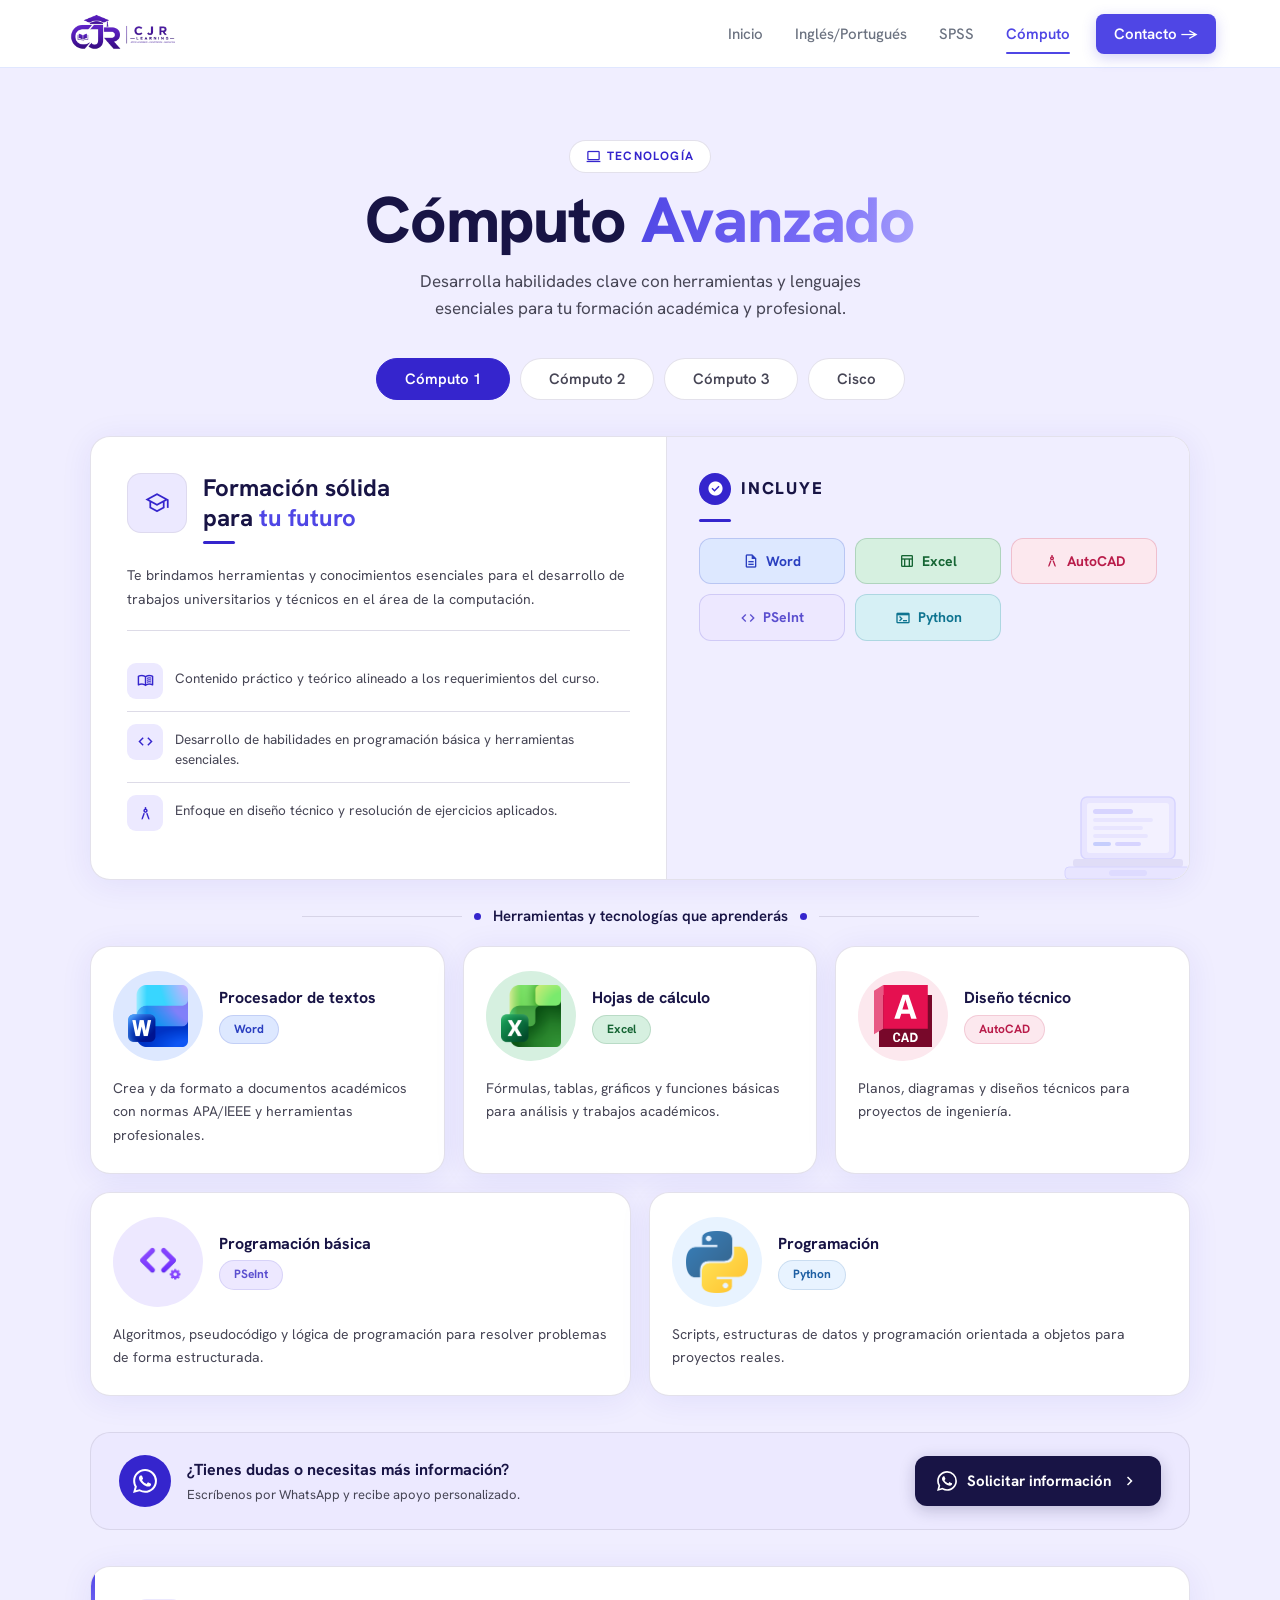
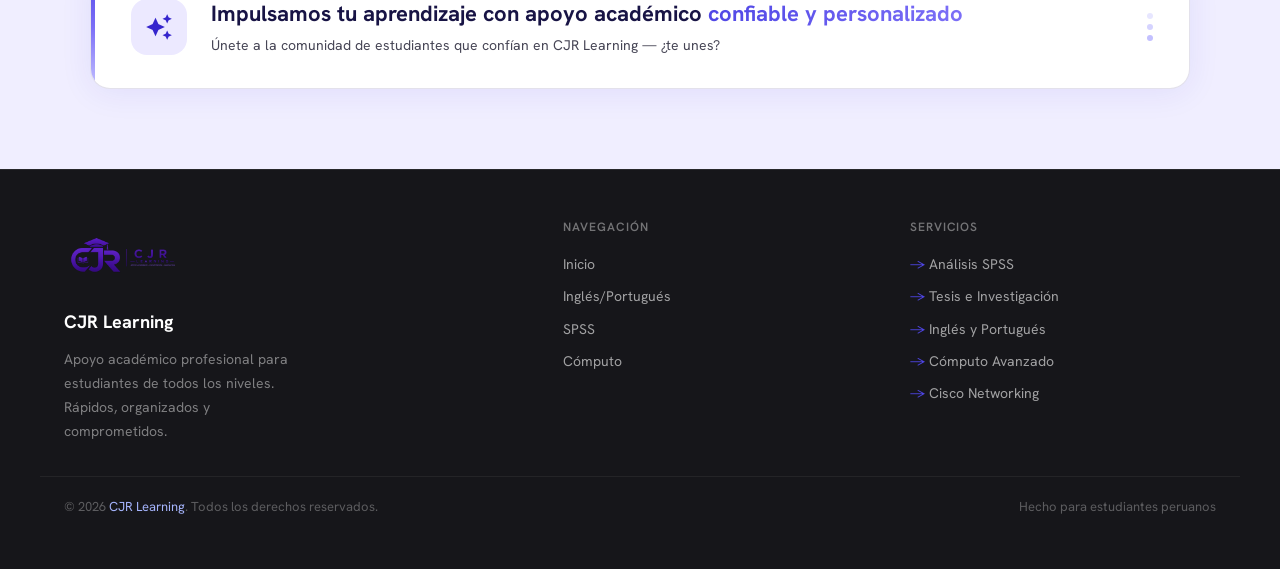
==== commit 78a8025e: "ingles y computo con su header y footer" ====
--- a/computo.html
+++ b/computo.html
@@ -11,15 +11,42 @@
     rel="stylesheet" />
   <link href="https://fonts.googleapis.com/css2?family=Material+Symbols+Outlined:wght,FILL@100..700,0..1&display=swap"
     rel="stylesheet" />
-  <link rel="stylesheet" href="assets/css/computo.css" />
+    <link rel="stylesheet" href="assets/css/global.css">
+    <link rel="stylesheet" href="assets/css/computo.css" />
 </head>
 
 <body>
+  <header class="site-header">
+        <div class="header-inner">
+
+            <div class="header-logo">
+                <a href="index.html">
+                    <img src="assets/images/logos/CRJ_logo2.png" alt="CJR Learning">
+                </a>
+            </div>
+
+
+            <nav class="header-nav" id="mainNav">
+                <a href="index.html">Inicio</a>
+                <a href="ing_por.html">Inglés/Portugués</a>
+                <a href="spss.html">SPSS</a>
+                <a href="computo.html" class="active">Cómputo</a>
+                <a href="index.html#contacto" class="nav-btn-contacto">Contacto →</a>
+            </nav>
+
+            <!-- Hamburger -->
+            <button class="hamburger" id="menuBtn" aria-label="Abrir menú">
+                <span></span>
+                <span></span>
+                <span></span>
+            </button>
+
+        </div>
+  </header>
 
   <section id="computo" class="cp-section">
     <div class="cp-inner">
 
-      <!-- ENCABEZADO (siempre visible) -->
       <div class="cp-header">
         <div class="cp-badge">
           <span class="material-symbols-outlined" aria-hidden="true">computer</span>
@@ -32,7 +59,7 @@
         </p>
       </div>
 
-      <!-- TABS (siempre visible) -->
+      <!-- menu de computos -->
       <div class="cp-tabs" role="tablist" aria-label="Cursos de cómputo">
         <button class="cp-tab cp-tab--active" role="tab" aria-selected="true" data-tab="computo1">Cómputo 1</button>
         <button class="cp-tab" role="tab" aria-selected="false" data-tab="computo2">Cómputo 2</button>
@@ -40,12 +67,10 @@
         <button class="cp-tab" role="tab" aria-selected="false" data-tab="cisco">Cisco</button>
       </div>
 
-      <!-- ══════════════════════
-         PANEL: CÓMPUTO 1
-    ══════════════════════ -->
+      <!-- computo 1-->
       <div class="cp-panel cp-panel--active" data-panel="computo1" role="tabpanel">
 
-        <!-- Bloque descripción -->
+        <!-- descripcion -->
         <div class="cp-desc-block">
           <div class="cp-desc-left">
             <div class="cp-desc-header">
@@ -111,7 +136,7 @@
           </div>
         </div>
 
-        <!-- Herramientas -->
+        <!-- herramientas -->
         <div class="cp-tools-wrap">
           <div class="cp-section-title">
             <span class="cp-dot"></span>Herramientas y tecnologías que aprenderás<span class="cp-dot"></span>
@@ -186,14 +211,12 @@
           </div>
         </div>
 
-      </div><!-- /panel computo1 -->
-
-      <!-- ══════════════════════
-         PANEL: CÓMPUTO 2
-    ══════════════════════ -->
+      </div>
+
+      <!-- computo 2-->
       <div class="cp-panel" data-panel="computo2" role="tabpanel">
 
-        <!-- Bloque descripción C2 -->
+        <!-- descripción -->
         <div class="cp-desc-block">
           <div class="cp-desc-left">
             <div class="cp-desc-header">
@@ -253,7 +276,7 @@
 
           <div class="cp-desc-divider" aria-hidden="true"></div>
 
-          <!-- Columna derecha: chips con imagen real -->
+          <!-- columna derecha -->
           <div class="cp-desc-right">
             <div class="cp-desc-incluye-header">
               <div class="cp-desc-check"><span class="material-symbols-outlined">check_circle</span></div>
@@ -275,27 +298,27 @@
                 Query</span>
             </div>
 
-            <!-- Ilustración decorativa dashboard -->
+            <!-- ilustracion decorativa dashboard -->
             <div class="cp-desc-dashboard" aria-hidden="true">
               <svg viewBox="0 0 200 130" fill="none" xmlns="http://www.w3.org/2000/svg">
-                <!-- Monitor -->
+                <!-- monitor -->
                 <rect x="10" y="8" width="180" height="100" rx="8" fill="#e2dfff" stroke="#c3c0ff" stroke-width="1.5" />
                 <rect x="18" y="16" width="164" height="84" rx="4" fill="#f8f7ff" />
-                <!-- Barra superior nav -->
+                <!-- barra superior nav -->
                 <rect x="18" y="16" width="164" height="14" rx="4" fill="#ece9ff" />
                 <circle cx="30" cy="23" r="3" fill="#c3c0ff" />
                 <circle cx="40" cy="23" r="3" fill="#c3c0ff" opacity="0.6" />
                 <rect x="60" y="20" width="60" height="6" rx="3" fill="#c3c0ff" opacity="0.4" />
-                <!-- Gráfico barras -->
+                <!-- gráfico barras -->
                 <rect x="24" y="65" width="12" height="28" rx="3" fill="#7c6ff7" />
                 <rect x="40" y="52" width="12" height="41" rx="3" fill="#4f46e5" />
                 <rect x="56" y="58" width="12" height="35" rx="3" fill="#a5b4fc" />
                 <rect x="72" y="44" width="12" height="49" rx="3" fill="#4f46e5" />
                 <rect x="88" y="55" width="12" height="38" rx="3" fill="#7c6ff7" opacity="0.8" />
-                <!-- Línea tendencia -->
+                <!-- línea tendencia -->
                 <polyline points="30,65 46,52 62,58 78,44 94,55" stroke="#c3c0ff" stroke-width="1.5"
                   stroke-dasharray="3 2" fill="none" />
-                <!-- Donut chart -->
+                <!-- donut chart -->
                 <circle cx="150" cy="70" r="22" stroke="#e2dfff" stroke-width="8" fill="none" />
                 <circle cx="150" cy="70" r="22" stroke="#4f46e5" stroke-width="8" fill="none" stroke-dasharray="69 69"
                   stroke-dashoffset="0" stroke-linecap="round" />
@@ -303,13 +326,13 @@
                   stroke-dashoffset="-69" stroke-linecap="round" />
                 <circle cx="150" cy="70" r="22" stroke="#c3c0ff" stroke-width="8" fill="none" stroke-dasharray="34 104"
                   stroke-dashoffset="-104" stroke-linecap="round" />
-                <!-- KPIs debajo del monitor -->
+                <!-- kPIs debajo del monitor -->
                 <rect x="22" y="36" width="40" height="5" rx="2" fill="#c3c0ff" opacity="0.5" />
                 <rect x="22" y="44" width="30" height="4" rx="2" fill="#e2dfff" />
-                <!-- Base monitor -->
+                <!-- base monitor -->
                 <rect x="88" y="108" width="24" height="8" rx="2" fill="#d4d0f0" />
                 <rect x="70" y="116" width="60" height="6" rx="3" fill="#e2dfff" stroke="#c3c0ff" stroke-width="1" />
-                <!-- Cilindro base de datos -->
+                <!-- cilindro base de datos -->
                 <ellipse cx="168" cy="110" rx="14" ry="5" fill="#ece9ff" stroke="#c3c0ff" stroke-width="1" />
                 <rect x="154" y="100" width="28" height="10" fill="#ece9ff" />
                 <rect x="154" y="100" width="28" height="10" stroke="#c3c0ff" stroke-width="1" fill="none" />
@@ -320,7 +343,7 @@
           </div>
         </div>
 
-        <!-- Herramientas C2 -->
+        <!-- herramientas -->
         <div class="cp-tools-wrap">
           <div class="cp-section-title">
             <span class="cp-dot"></span>Herramientas y tecnologías que aprenderás<span class="cp-dot"></span>
@@ -406,14 +429,12 @@
           </div>
         </div>
 
-      </div><!-- /panel computo2 -->
-
-      <!-- ══════════════════════
-         PANEL: CÓMPUTO 3
-    ══════════════════════ -->
+      </div>
+
+      <!-- computo 2-->
       <div class="cp-panel" data-panel="computo3" role="tabpanel">
 
-        <!-- Bloque descripción C3 -->
+        <!-- descripción -->
         <div class="cp-desc-block">
           <div class="cp-desc-left">
             <div class="cp-desc-header">
@@ -466,7 +487,7 @@
 
           <div class="cp-desc-divider" aria-hidden="true"></div>
 
-          <!-- Columna derecha: cards INCLUYE con imagen + descripción -->
+          <!-- columna derecha-->
           <div class="cp-desc-right cp-desc-right--c3">
             <div class="cp-desc-incluye-header">
               <div class="cp-desc-check"><span class="material-symbols-outlined">check_circle</span></div>
@@ -485,7 +506,7 @@
           </div>
         </div>
 
-        <!-- Herramientas C3 -->
+        <!-- herramientas -->
         <div class="cp-tools-wrap">
           <div class="cp-section-title">
             <span class="cp-dot"></span>Herramientas y tecnologías que aprenderás<span class="cp-dot"></span>
@@ -493,7 +514,7 @@
 
           <div class="cp-grid cp-grid--2">
 
-            <!-- Mailchimp -->
+            <!-- mailchimp -->
             <div class="cp-tool-card cp-tool-card--illus">
               <div class="cp-tool-top">
                 <div class="cp-logo-wrap cp-logo-wrap--mailchimp">
@@ -511,7 +532,7 @@
               </div>
             </div>
 
-            <!-- Bizagi -->
+            <!-- bizagi -->
             <div class="cp-tool-card cp-tool-card--illus">
               <div class="cp-tool-top">
                 <div class="cp-logo-wrap cp-logo-wrap--bizagi">
@@ -529,7 +550,7 @@
               </div>
             </div>
 
-            <!-- ArcGIS -->
+            <!-- arcGIS -->
             <div class="cp-tool-card cp-tool-card--illus">
               <div class="cp-tool-top">
                 <div class="cp-logo-wrap cp-logo-wrap--arcgis">
@@ -547,7 +568,7 @@
               </div>
             </div>
 
-            <!-- Canva -->
+            <!-- canva -->
             <div class="cp-tool-card cp-tool-card--illus">
               <div class="cp-tool-top">
                 <div class="cp-logo-wrap cp-logo-wrap--canva">
@@ -568,7 +589,7 @@
           </div>
         </div>
 
-        <!-- Frase footer C3 -->
+        <!-- frase footer -->
         <div class="cp-c3-footer">
           <div class="cp-c3-footer-icon" aria-hidden="true">
             <span class="material-symbols-outlined">school</span>
@@ -579,14 +600,12 @@
           </p>
         </div>
 
-      </div><!-- /panel computo3 -->
-
-      <!-- ══════════════════════
-         PANEL: CISCO
-    ══════════════════════ -->
+      </div>
+
+      <!-- cisco -->
       <div class="cp-panel" data-panel="cisco" role="tabpanel">
 
-        <!-- Bloque descripción Cisco -->
+        <!-- descripcion -->
         <div class="cp-desc-block">
           <div class="cp-desc-left">
             <div class="cp-desc-header">
@@ -637,7 +656,7 @@
 
           <div class="cp-desc-divider" aria-hidden="true"></div>
 
-          <!-- Columna derecha Cisco -->
+          <!-- columna derecha -->
           <div class="cp-desc-right cp-desc-right--cisco">
             <div class="cp-desc-incluye-header">
               <div class="cp-desc-check"><span class="material-symbols-outlined">check_circle</span></div>
@@ -659,14 +678,14 @@
                   class="material-symbols-outlined">workspace_premium</span>CCNA</span>
             </div>
 
-            <!-- Imagen de red Cisco decorativa -->
+            <!-- imagen cisco -->
             <div class="cp-cisco-illus" aria-hidden="true">
               <img src="assets/images/logos/cisco_estru.png" alt="" />
             </div>
           </div>
         </div>
 
-        <!-- Footer Cisco -->
+        <!-- footer cisco -->
         <div class="cp-cisco-footer">
           <div class="cp-cisco-footer-left">
             <div class="cp-cisco-footer-icon" aria-hidden="true">
@@ -684,9 +703,9 @@
           </div>
         </div>
 
-      </div><!-- /panel cisco -->
-
-      <!-- CTA WHATSAPP (siempre visible) -->
+      </div>
+
+      <!-- wsp -->
       <div class="cp-cta-banner">
         <div class="cp-cta-left">
           <div class="cp-cta-icon">
@@ -710,7 +729,7 @@
         </a>
       </div>
 
-      <!-- FRASE MOTIVACIONAL (siempre visible) -->
+      <!-- frase -->
       <div class="cp-tagline">
         <div class="cp-tagline-inner">
           <div class="cp-tagline-icon">
@@ -728,7 +747,52 @@
     </div>
   </section>
 
-  <script src="computo.js" defer></script>
+  <!--  FOOTER  -->
+    <footer>
+        <div class="footer-bar">
+            <div class="footer-bar-inner">
+
+                <!-- Marca -->
+                <div class="footer-brand-col">
+                    <img src="assets/images/logos/CRJ_logo2.png" alt="CJR Learning ">
+                    <span class="footer-brand">CJR Learning</span>
+                    <p class="footer-brand-desc">Apoyo académico profesional para estudiantes de todos los niveles. Rápidos,
+                        organizados y comprometidos.</p>
+                </div>
+
+                <!-- Navegación -->
+                <div class="footer-nav-col">
+                    <h4>Navegación</h4>
+                    <div class="footer-links">
+                        <a href="index.html">Inicio</a>
+                        <a href="ing_por.html">Inglés/Portugués</a>
+                        <a href="spss.html">SPSS</a>
+                        <a href="computo.html">Cómputo</a>
+                    </div>
+                </div>
+
+                <!-- Servicios -->
+                <div class="footer-services-col">
+                    <h4>Servicios</h4>
+                    <div class="footer-links">
+                        <a href="spss.html">Análisis SPSS</a>
+                        <a href="spss.html">Tesis e Investigación</a>
+                        <a href="ing_por.html">Inglés y Portugués</a>
+                        <a href="computo.html">Cómputo Avanzado</a>
+                        <a href="computo.html">Cisco Networking</a>
+                    </div>
+                </div>
+
+            </div>
+
+            <div class="footer-bottom">
+                <span class="footer-copy">© 2026 <span>CJR Learning</span>. Todos los derechos reservados.</span>
+                <span class="footer-copy">Hecho para estudiantes peruanos</span>
+            </div>
+        </div>
+    </footer>
+
+  <script src="assets\js\computo.js" defer></script>
 </body>
 
 </html>
--- a/assets/css/global.css
+++ b/assets/css/global.css
@@ -0,0 +1,389 @@
+/* Fuente de letra */
+@import url('https://fonts.googleapis.com/css2?family=Hanken+Grotesk:wght@400;500;600;700&display=swap');
+
+:root {
+    --color-primary: #4F46E5;
+    --color-primary-dark: #3730A3;
+    --color-secondary: #A5B4FC;
+    --color-tertiary: #F5F3FF;
+    --color-neutral: #1E1B4B;
+    --color-neutral-light: #312E81;
+    --color-text: #1E1B4B;
+    --color-text-muted: #6B7280;
+    --color-white: #FFFFFF;
+    --color-border: #E0E7FF;
+
+    --font-main: 'Hanken Grotesk', sans-serif;
+
+    --radius-sm: 8px;
+    --radius-md: 12px;
+    --radius-lg: 16px;
+    --radius-xl: 24px;
+
+    --shadow-card: 0 2px 16px rgba(79, 70, 229, 0.08);
+    --shadow-btn: 0 4px 14px rgba(79, 70, 229, 0.25);
+
+    --nav-height: 68px;
+    --max-width: 1200px;
+}
+
+/* Reset */
+*,
+*::before,
+*::after {
+    margin: 0;
+    padding: 0;
+    box-sizing: border-box;
+}
+
+html {
+    scroll-behavior: smooth;
+}
+
+body {
+    font-family: var(--font-main);
+    color: var(--color-text);
+    background-color: var(--color-tertiary);
+    line-height: 1.6;
+    -webkit-font-smoothing: antialiased;
+}
+
+img {
+    max-width: 100%;
+    display: block;
+}
+
+a {
+    text-decoration: none;
+    color: inherit;
+}
+
+ul {
+    list-style: none;
+}
+
+/* Utilidades */
+.container {
+    max-width: var(--max-width);
+    margin: 0 auto;
+    padding: 0 24px;
+}
+
+.section {
+    padding: 80px 0;
+}
+
+.section-title {
+    font-size: 2rem;
+    font-weight: 700;
+    color: var(--color-neutral);
+    text-align: center;
+    margin-bottom: 12px;
+}
+
+.section-subtitle {
+    font-size: 1rem;
+    color: var(--color-text-muted);
+    text-align: center;
+    max-width: 560px;
+    margin: 0 auto 48px;
+}
+
+.btn-primary {
+    display: inline-flex;
+    align-items: center;
+    gap: 8px;
+    background: var(--color-primary);
+    color: var(--color-white);
+    font-family: var(--font-main);
+    font-size: 0.9735rem;
+    font-weight: 600;
+    padding: 12px 24px;
+    border-radius: var(--radius-sm);
+    border: none;
+    cursor: pointer;
+    transition: background 0.2s, box-shadow 0.2s, transform 0.15s;
+    box-shadow: var(--shadow-btns);
+}
+
+.btn-primary:hover {
+    background: var(--color-primary-dark);
+    transform: translateY(-1px);
+}
+
+.btn-outline {
+    display: inline-flex;
+    align-items: center;
+    gap: 8px;
+    background: transparent;
+    color: var(--color-neutral);
+    font-family: var(--font-main);
+    font-size: 0.9375rem;
+    font-weight: 600;
+    padding: 12px 24px;
+    border-radius: var(--radius-sm);
+    border: 1.5px solid var(--color-border);
+    cursor: pointer;
+    transition: border-color 0.2s, background 0.2s;
+}
+
+.btn-outline:hover {
+    border-color: var(--color-primary);
+    background: rgba(79, 70, 229, 0.04);
+}
+
+/* Header */
+.site-header {
+    position: sticky;
+    top: 0;
+    z-index: 100;
+    background: var(--color-white);
+    border-bottom: 1px solid var(--color-border);
+    height: var(--nav-height);
+}
+
+.header-inner {
+    max-width: var(--max-width);
+    margin: 0 auto;
+    padding: 0 24px;
+    height: 100%;
+    display: flex;
+    align-items: center;
+    justify-content: space-between;
+}
+
+.nav-btn-contacto {
+    background: var(--color-primary);
+    color: #fff !important;
+    padding: 8px 18px !important;
+    border-radius: var(--radius-sm);
+    font-weight: 600 !important;
+    margin-left: 8px;
+    transition: background 0.2s, transform 0.15s;
+    box-shadow: var(--shadow-btn);
+}
+
+.nav-btn-contacto:hover {
+    background: var(--color-primary-dark) !important;
+    transform: translateY(-1px);
+}
+
+/* Logo */
+.header-logo a {
+    display: flex;
+    align-items: center;
+}
+
+.header-logo img {
+    height: 78px;
+    width: auto;
+}
+
+/* Nav */
+.header-nav {
+    display: flex;
+    align-items: center;
+    gap: 4px;
+}
+
+.header-nav a {
+    position: relative;
+    font-size: 0.9375rem;
+    font-weight: 500;
+    color: var(--color-text-muted);
+    padding: 6px 14px;
+    border-radius: var(--radius-sm);
+    transition: color 0.2s, background 0.2s;
+}
+
+.header-nav a:hover {
+    color: var(--color-primary);
+    background: rgba(79, 70, 229, 0.06);
+}
+
+.header-nav a.active {
+    color: var(--color-primary);
+    font-weight: 600;
+}
+
+.header-nav a.active::after {
+    content: '';
+    position: absolute;
+    bottom: -2px;
+    left: 14px;
+    right: 14px;
+    height: 2px;
+    background: var(--color-primary);
+    border-radius: 2px;
+}
+
+/* Hamburger */
+.hamburger {
+    display: none;
+    flex-direction: column;
+    gap: 5px;
+    cursor: pointer;
+    padding: 6px;
+    background: none;
+    border: none;
+}
+
+.hamburger span {
+    display: block;
+    width: 24px;
+    height: 2px;
+    background: var(--color-neutral);
+    border-radius: 2px;
+    transition: transform 0.3s, opacity 0.3;
+}
+
+/* Footer */
+.site-footer {
+    background: #16161A;
+}
+
+.footer-bar {
+    background: #16161A;
+    border-top: 1px solid rgba(255, 255, 255, 0.08);
+    padding: 48px 0 32px;
+}
+
+.footer-bar-inner {
+    max-width: var(--max-width);
+    margin: 0 auto;
+    padding: 0 24px;
+    display: grid;
+    grid-template-columns: 1.5fr 1fr 1fr;
+    gap: 40px;
+}
+
+/* Columna 1: marca */
+.footer-brand-col img {
+    height: 78px;
+    width: auto;
+    margin-bottom: 12px;
+}
+
+.footer-brand {
+    font-size: 1.125rem;
+    font-weight: 700;
+    color: #fff;
+    display: block;
+    margin-bottom: 12px;
+}
+
+.footer-brand-desc {
+    font-size: 0.875rem;
+    color: rgba(255, 255, 255, 0.45);
+    line-height: 1.7;
+    max-width: 240px;
+}
+
+/* Columna 2: navegación */
+.footer-nav-col h4,
+.footer-services-col h4 {
+    font-size: 0.75rem;
+    font-weight: 600;
+    letter-spacing: 0.08em;
+    text-transform: uppercase;
+    color: rgba(255, 255, 255, 0.4);
+    margin-bottom: 16px;
+}
+
+.footer-links {
+    display: flex;
+    flex-direction: column;
+    gap: 10px;
+}
+
+.footer-links a {
+    font-size: 0.875rem;
+    color: rgba(255, 255, 255, 0.6);
+    transition: color 0.2s;
+}
+
+.footer-links a:hover {
+    color: var(--color-secondary);
+}
+
+/* Columna 3: servicios */
+.footer-services-col .footer-links a::before {
+    content: '→ ';
+    color: var(--color-primary);
+}
+
+/* Barra inferior */
+.footer-bottom {
+    border-top: 1px solid rgba(255, 255, 255, 0.06);
+    padding: 20px 24px;
+    max-width: var(--max-width);
+    margin: 32px auto 0;
+    display: flex;
+    justify-content: space-between;
+    align-items: center;
+    flex-wrap: wrap;
+    gap: 8px;
+}
+
+.footer-copy {
+    font-size: 0.8125rem;
+    color: rgba(255, 255, 255, 0.3);
+}
+
+.footer-copy span {
+    color: var(--color-secondary);
+}
+
+@media (max-width: 768px) {
+    .footer-bar-inner {
+        grid-template-columns: 1fr;
+        gap: 32px;
+    }
+}
+
+/* Responsive */
+@media (max-width: 768px) {
+    .header-nav {
+        display: none;
+        position: absolute;
+        top: var(--nav-height);
+        left: 0;
+        right: 0;
+        background: var(--color-white);
+        flex-direction: column;
+        align-items: stretch;
+        padding: 12px 16px 20px;
+        border-bottom: 1px solid var(--color-border);
+        gap: 2px;
+    }
+
+    .header-nav.open {
+        display: flex;
+    }
+
+    .header-nav a.active::after {
+        display: none;
+    }
+
+    .hamburger {
+        display: flex;
+    }
+
+    .contact-grid {
+        grid-template-columns: 1fr;
+    }
+
+    .footer-bar-inner {
+        flex-direction: column;
+        text-align: center;
+    }
+
+    .footer-links {
+        flex-wrap: wrap;
+        justify-content: center;
+    }
+
+    .section-title {
+        font-size: 1.6rem;
+    }
+}
--- a/assets/css/computo.css
+++ b/assets/css/computo.css
@@ -1,6 +1,4 @@
-/* ═══════════════════════════════════════════
-   TOKENS — Cómputo Avanzado
-   ═══════════════════════════════════════════ */
+
 :root {
   --cp-primary: #3525cd;
   --cp-primary-light: #4f46e5;
@@ -67,9 +65,7 @@
   gap: 36px;
 }
 
-/* ══════════════════════════════
-   ENCABEZADO
-══════════════════════════════ */
+/* ENCABEZADO */
 .cp-header {
   text-align: center;
   display: flex;
@@ -132,9 +128,7 @@
   max-width: 560px;
 }
 
-/* ══════════════════════════════
-   TABS
-══════════════════════════════ */
+/* TABS */
 .cp-tabs {
   display: flex;
   justify-content: center;
@@ -166,9 +160,7 @@
   border-color: var(--cp-primary);
 }
 
-/* ══════════════════════════════
-   WRAPPER DE HERRAMIENTAS
-══════════════════════════════ */
+/* WRAPPER DE HERRAMIENTAS */
 .cp-tools-wrap {
   display: flex;
   flex-direction: column;
@@ -202,9 +194,7 @@
   flex-shrink: 0;
 }
 
-/* ══════════════════════════════
-   GRIDS
-══════════════════════════════ */
+/* GRIDS */
 .cp-grid {
   display: grid;
   gap: 18px;
@@ -232,9 +222,7 @@
   }
 }
 
-/* ══════════════════════════════
-   TARJETA DE HERRAMIENTA
-══════════════════════════════ */
+/* TARJETA DE HERRAMIENTA */
 .cp-tool-card {
   background: var(--cp-card-bg);
   border-radius: var(--radius-card);
@@ -371,9 +359,7 @@
   color: var(--cp-on-muted);
 }
 
-/* ══════════════════════════════
-   CTA BANNER WHATSAPP
-══════════════════════════════ */
+/* CTA BANNER WHATSAPP */
 .cp-cta-banner {
   background: var(--cp-icon-bg);
   border-radius: var(--radius-card);
@@ -459,9 +445,7 @@
   font-size: 18px;
 }
 
-/* ══════════════════════════════
-   FRASE FINAL — tagline
-══════════════════════════════ */
+/* FRASE FINAL — tagline */
 .cp-tagline {
   background: var(--cp-card-bg);
   border-radius: var(--radius-card);
@@ -575,9 +559,7 @@
   }
 }
 
-/* ══════════════════════════════
-   ANIMACIONES DE ENTRADA
-══════════════════════════════ */
+/* ANIMACIONES DE ENTRADA */
 @keyframes cpFadeUp {
   from {
     opacity: 0;
@@ -615,9 +597,7 @@
 
 
 
-/* ══════════════════════════════
-   BLOQUE DESCRIPCIÓN
-══════════════════════════════ */
+/* BLOQUE DESCRIPCIÓN */
 .cp-desc-block {
   background: var(--cp-card-bg);
   border-radius: var(--radius-card);
@@ -944,9 +924,7 @@
   animation: none;
 }
 
-/* ══════════════════════════════
-   SISTEMA DE PANELES
-══════════════════════════════ */
+/* SISTEMA DE PANELES */
 .cp-panel {
   display: none;
   flex-direction: column;
@@ -987,9 +965,7 @@
   animation: none !important;
 }
 
-/* ══════════════════════════════
-   CÓMPUTO 2 — Tokens de color
-══════════════════════════════ */
+/* CÓMPUTO 2 — Tokens de color */
 :root {
   --cp-powerbi-bg: #fff4d6;
   --cp-powerbi-text: #92400e;
@@ -1232,15 +1208,6 @@
   }
 }
 
-/* Chips C2 — grid 3 columnas igual que C1 */
-/* Los colores de .cp-chip--powerbi/spss/pivot/query/inventor
-   ya están definidos arriba con las pills.
-   Solo necesitamos que hereden el mismo estilo base de .cp-chip */
-
-/* Fila 2 de C2: pivot y query en cols 1 y 2, inventor en col 3 */
-/* El grid ya es repeat(3,1fr) por defecto desde .cp-desc-chips */
-
-/* ── Chips C2: colores de fondo ── */
 .cp-chip--powerbi {
   background: #fff4d6;
   color: #92400e;
@@ -1271,9 +1238,7 @@
   border-color: rgba(3, 105, 161, 0.2);
 }
 
-/* ══════════════════════════════
-   CÓMPUTO 3 — Estilos
-══════════════════════════════ */
+/* CÓMPUTO 3 — Estilos */
 
 /* Columna derecha C3 */
 .cp-desc-right--c3 {
@@ -1500,9 +1465,7 @@
   border-color: rgba(3, 105, 161, 0.2);
 }
 
-/* ══════════════════════════════
-   CISCO — Estilos
-══════════════════════════════ */
+/* CISCO — Estilos */
 
 /* Ícono Cisco en el header (imagen en lugar de material symbol) */
 .cp-desc-icon--cisco {
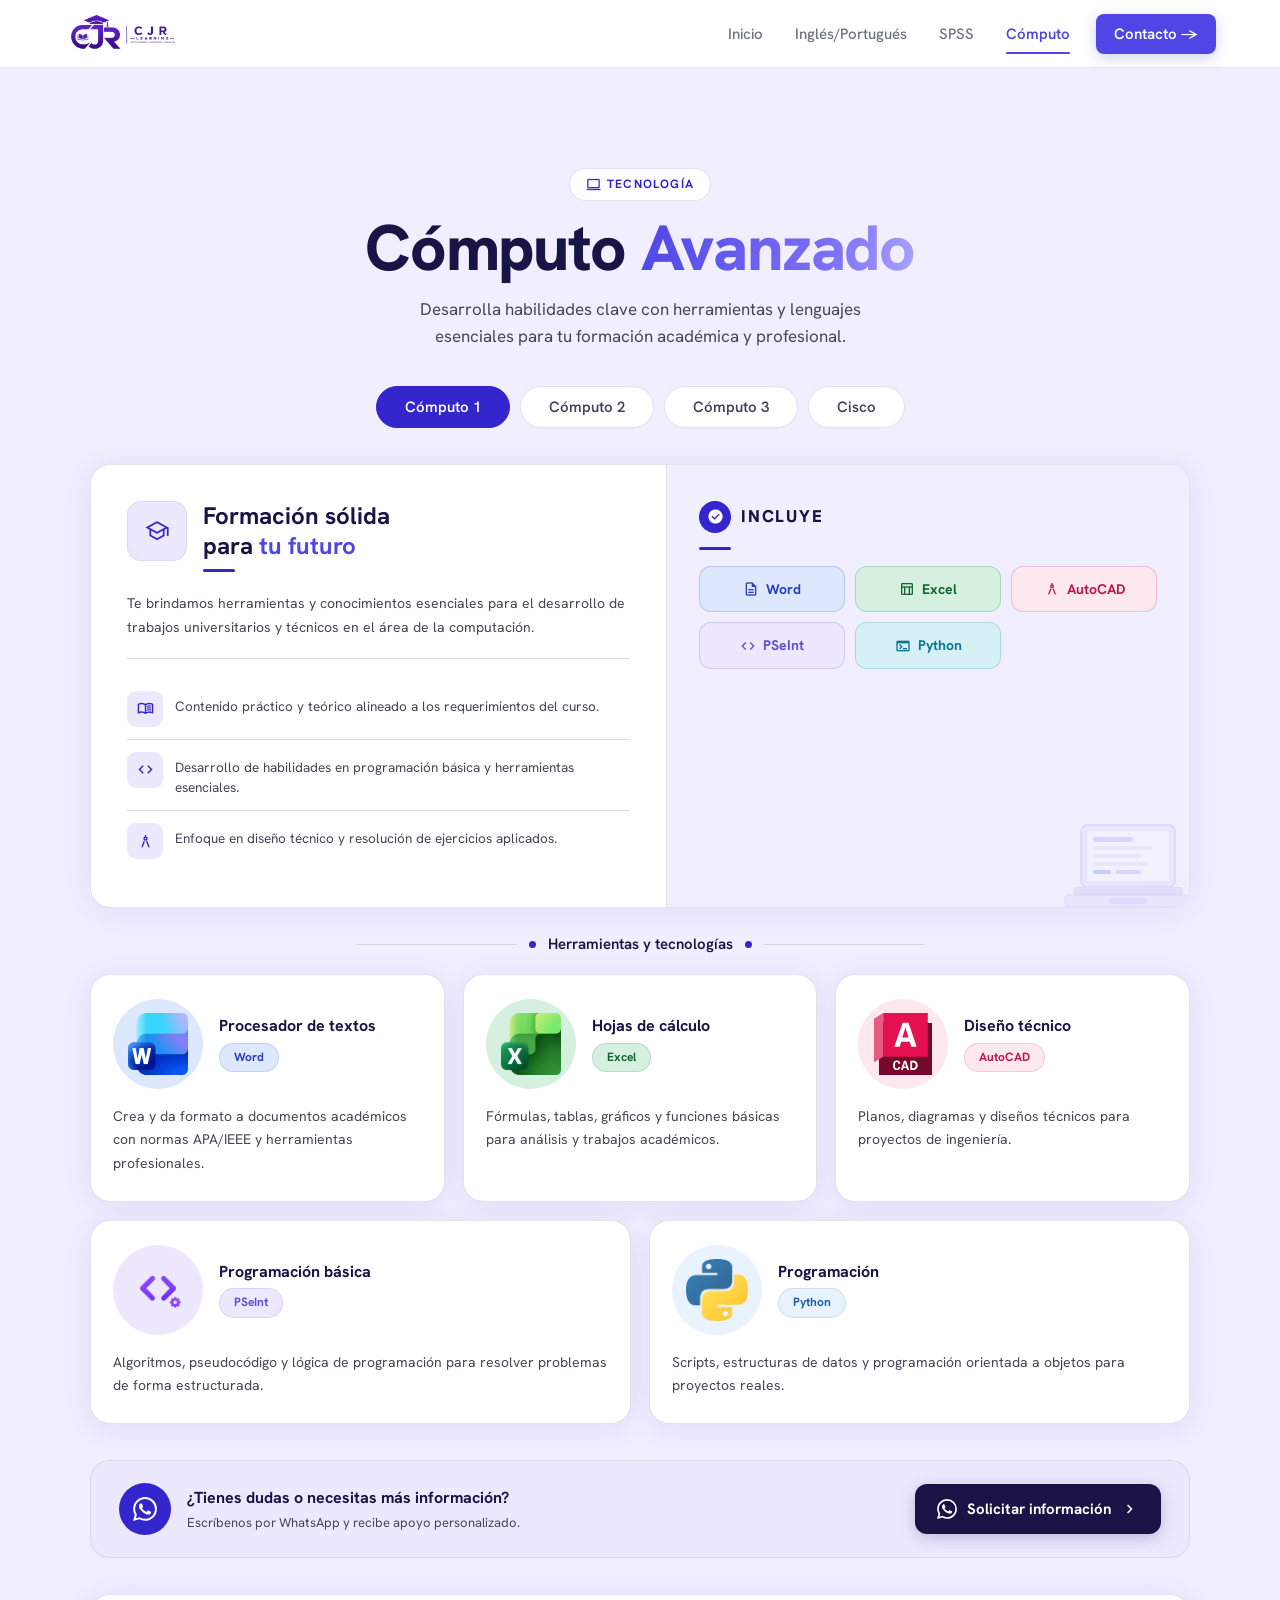
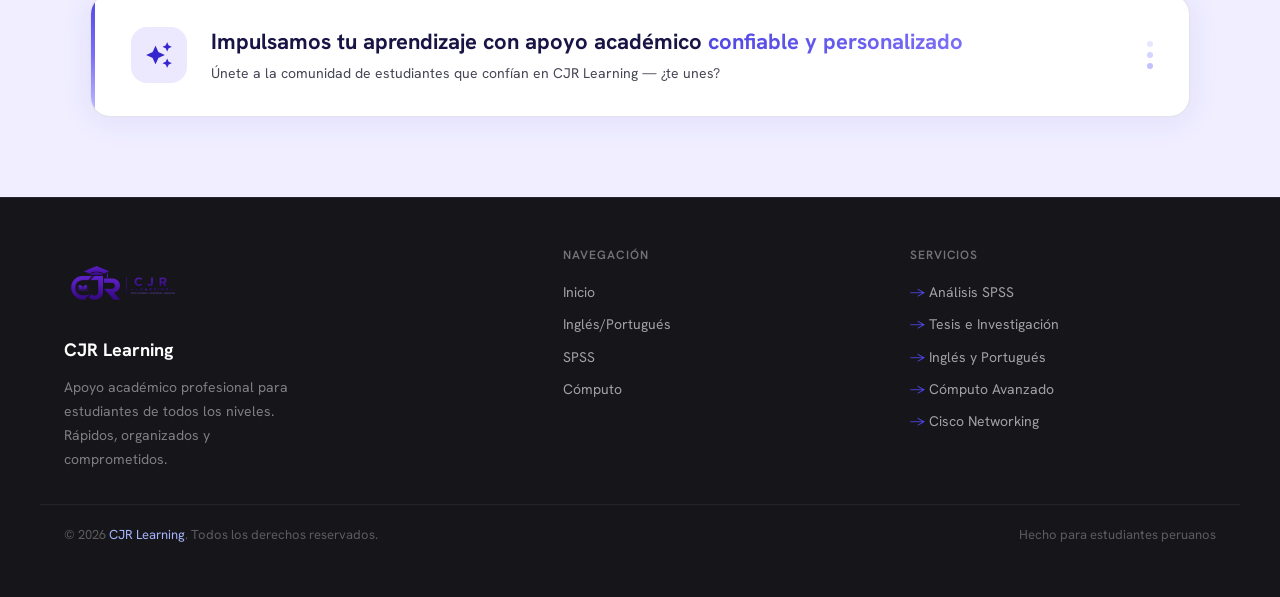
==== commit cb2aaa61: "ultimos cambios de mi parte" ====
--- a/computo.html
+++ b/computo.html
@@ -11,37 +11,29 @@
     rel="stylesheet" />
   <link href="https://fonts.googleapis.com/css2?family=Material+Symbols+Outlined:wght,FILL@100..700,0..1&display=swap"
     rel="stylesheet" />
-    <link rel="stylesheet" href="assets/css/global.css">
-    <link rel="stylesheet" href="assets/css/computo.css" />
+  <link rel="stylesheet" href="assets/css/global.css">
+  <link rel="stylesheet" href="assets/css/computo.css" />
 </head>
 
 <body>
   <header class="site-header">
-        <div class="header-inner">
-
-            <div class="header-logo">
-                <a href="index.html">
-                    <img src="assets/images/logos/CRJ_logo2.png" alt="CJR Learning">
-                </a>
-            </div>
-
-
-            <nav class="header-nav" id="mainNav">
-                <a href="index.html">Inicio</a>
-                <a href="ing_por.html">Inglés/Portugués</a>
-                <a href="spss.html">SPSS</a>
-                <a href="computo.html" class="active">Cómputo</a>
-                <a href="index.html#contacto" class="nav-btn-contacto">Contacto →</a>
-            </nav>
-
-            <!-- Hamburger -->
-            <button class="hamburger" id="menuBtn" aria-label="Abrir menú">
-                <span></span>
-                <span></span>
-                <span></span>
-            </button>
-
-        </div>
+    <div class="header-inner">
+      <div class="header-logo">
+        <a href="index.html">
+          <img src="assets/images/logos/CRJ_logo2.png" alt="CJR Learning">
+        </a>
+      </div>
+      <nav class="header-nav" id="mainNav">
+        <a href="index.html">Inicio</a>
+        <a href="ing_por.html">Inglés/Portugués</a>
+        <a href="spss.html">SPSS</a>
+        <a href="computo.html" class="active">Cómputo</a>
+        <a href="index.html#contacto" class="nav-btn-contacto">Contacto →</a>
+      </nav>
+      <button class="hamburger" id="menuBtn" aria-label="Abrir menú">
+        <span></span><span></span><span></span>
+      </button>
+    </div>
   </header>
 
   <section id="computo" class="cp-section">
@@ -59,7 +51,6 @@
         </p>
       </div>
 
-      <!-- menu de computos -->
       <div class="cp-tabs" role="tablist" aria-label="Cursos de cómputo">
         <button class="cp-tab cp-tab--active" role="tab" aria-selected="true" data-tab="computo1">Cómputo 1</button>
         <button class="cp-tab" role="tab" aria-selected="false" data-tab="computo2">Cómputo 2</button>
@@ -67,26 +58,20 @@
         <button class="cp-tab" role="tab" aria-selected="false" data-tab="cisco">Cisco</button>
       </div>
 
-      <!-- computo 1-->
+      <!-- ══ CÓMPUTO 1 ══ -->
       <div class="cp-panel cp-panel--active" data-panel="computo1" role="tabpanel">
-
-        <!-- descripcion -->
         <div class="cp-desc-block">
           <div class="cp-desc-left">
             <div class="cp-desc-header">
-              <div class="cp-desc-icon" aria-hidden="true">
-                <span class="material-symbols-outlined">school</span>
-              </div>
+              <div class="cp-desc-icon" aria-hidden="true"><span class="material-symbols-outlined">school</span></div>
               <div>
                 <h3 class="cp-desc-title">Formación sólida<br />para <span class="cp-desc-title-accent">tu futuro</span>
                 </h3>
                 <div class="cp-desc-underline" aria-hidden="true"></div>
               </div>
             </div>
-            <p class="cp-desc-text">
-              Te brindamos herramientas y conocimientos esenciales para el desarrollo
-              de trabajos universitarios y técnicos en el área de la computación.
-            </p>
+            <p class="cp-desc-text">Te brindamos herramientas y conocimientos esenciales para el desarrollo de trabajos
+              universitarios y técnicos en el área de la computación.</p>
             <ul class="cp-desc-list">
               <li class="cp-desc-item">
                 <div class="cp-desc-item-icon"><span class="material-symbols-outlined">menu_book</span></div>
@@ -135,21 +120,16 @@
             </div>
           </div>
         </div>
-
-        <!-- herramientas -->
         <div class="cp-tools-wrap">
-          <div class="cp-section-title">
-            <span class="cp-dot"></span>Herramientas y tecnologías que aprenderás<span class="cp-dot"></span>
-          </div>
+          <div class="cp-section-title"><span class="cp-dot"></span>Herramientas y tecnologías<span
+              class="cp-dot"></span></div>
           <div class="cp-grid cp-grid--3">
             <div class="cp-tool-card">
               <div class="cp-tool-top">
-                <div class="cp-logo-wrap cp-logo-wrap--word">
-                  <img src="assets/images/logos/word_comp.png" alt="Word" class="cp-logo-img" />
-                </div>
-                <div class="cp-tool-meta">
-                  <h3 class="cp-tool-name">Procesador de textos</h3>
-                  <span class="cp-pill cp-pill--word">Word</span>
+                <div class="cp-logo-wrap cp-logo-wrap--word"><img src="assets/images/logos/word_comp.png" alt="Word"
+                    class="cp-logo-img" /></div>
+                <div class="cp-tool-meta">
+                  <h3 class="cp-tool-name">Procesador de textos</h3><span class="cp-pill cp-pill--word">Word</span>
                 </div>
               </div>
               <p class="cp-tool-desc">Crea y da formato a documentos académicos con normas APA/IEEE y herramientas
@@ -157,12 +137,10 @@
             </div>
             <div class="cp-tool-card">
               <div class="cp-tool-top">
-                <div class="cp-logo-wrap cp-logo-wrap--excel">
-                  <img src="assets/images/logos/excel_comp.png" alt="Excel" class="cp-logo-img" />
-                </div>
-                <div class="cp-tool-meta">
-                  <h3 class="cp-tool-name">Hojas de cálculo</h3>
-                  <span class="cp-pill cp-pill--excel">Excel</span>
+                <div class="cp-logo-wrap cp-logo-wrap--excel"><img src="assets/images/logos/excel_comp.png" alt="Excel"
+                    class="cp-logo-img" /></div>
+                <div class="cp-tool-meta">
+                  <h3 class="cp-tool-name">Hojas de cálculo</h3><span class="cp-pill cp-pill--excel">Excel</span>
                 </div>
               </div>
               <p class="cp-tool-desc">Fórmulas, tablas, gráficos y funciones básicas para análisis y trabajos
@@ -170,12 +148,10 @@
             </div>
             <div class="cp-tool-card">
               <div class="cp-tool-top">
-                <div class="cp-logo-wrap cp-logo-wrap--autocad">
-                  <img src="assets/images/logos/autocad_comp.svg" alt="AutoCAD" class="cp-logo-img" />
-                </div>
-                <div class="cp-tool-meta">
-                  <h3 class="cp-tool-name">Diseño técnico</h3>
-                  <span class="cp-pill cp-pill--autocad">AutoCAD</span>
+                <div class="cp-logo-wrap cp-logo-wrap--autocad"><img src="assets/images/logos/autocad_comp.svg"
+                    alt="AutoCAD" class="cp-logo-img" /></div>
+                <div class="cp-tool-meta">
+                  <h3 class="cp-tool-name">Diseño técnico</h3><span class="cp-pill cp-pill--autocad">AutoCAD</span>
                 </div>
               </div>
               <p class="cp-tool-desc">Planos, diagramas y diseños técnicos para proyectos de ingeniería.</p>
@@ -184,12 +160,10 @@
           <div class="cp-grid cp-grid--2">
             <div class="cp-tool-card">
               <div class="cp-tool-top">
-                <div class="cp-logo-wrap cp-logo-wrap--pseint">
-                  <img src="assets/images/logos/codigo_comp.png" alt="PSeInt" class="cp-logo-img cp-logo-img--pseint" />
-                </div>
-                <div class="cp-tool-meta">
-                  <h3 class="cp-tool-name">Programación básica</h3>
-                  <span class="cp-pill cp-pill--pseint">PSeInt</span>
+                <div class="cp-logo-wrap cp-logo-wrap--pseint"><img src="assets/images/logos/codigo_comp.png"
+                    alt="PSeInt" class="cp-logo-img cp-logo-img--pseint" /></div>
+                <div class="cp-tool-meta">
+                  <h3 class="cp-tool-name">Programación básica</h3><span class="cp-pill cp-pill--pseint">PSeInt</span>
                 </div>
               </div>
               <p class="cp-tool-desc">Algoritmos, pseudocódigo y lógica de programación para resolver problemas de forma
@@ -197,12 +171,10 @@
             </div>
             <div class="cp-tool-card">
               <div class="cp-tool-top">
-                <div class="cp-logo-wrap cp-logo-wrap--python">
-                  <img src="assets/images/logos/python_comp.webp" alt="Python" class="cp-logo-img" />
-                </div>
-                <div class="cp-tool-meta">
-                  <h3 class="cp-tool-name">Programación</h3>
-                  <span class="cp-pill cp-pill--python">Python</span>
+                <div class="cp-logo-wrap cp-logo-wrap--python"><img src="assets/images/logos/python_comp.webp"
+                    alt="Python" class="cp-logo-img" /></div>
+                <div class="cp-tool-meta">
+                  <h3 class="cp-tool-name">Programación</h3><span class="cp-pill cp-pill--python">Python</span>
                 </div>
               </div>
               <p class="cp-tool-desc">Scripts, estructuras de datos y programación orientada a objetos para proyectos
@@ -210,18 +182,14 @@
             </div>
           </div>
         </div>
-
-      </div>
-
-      <!-- computo 2-->
+      </div><!-- /computo1 -->
+
+      <!-- ══ CÓMPUTO 2 ══ -->
       <div class="cp-panel" data-panel="computo2" role="tabpanel">
-
-        <!-- descripción -->
         <div class="cp-desc-block">
           <div class="cp-desc-left">
             <div class="cp-desc-header">
-              <div class="cp-desc-icon" aria-hidden="true">
-                <span class="material-symbols-outlined">analytics</span>
+              <div class="cp-desc-icon" aria-hidden="true"><span class="material-symbols-outlined">analytics</span>
               </div>
               <div>
                 <h3 class="cp-desc-title">Análisis y gestión de datos<br />para <span class="cp-desc-title-accent">tu
@@ -229,61 +197,49 @@
                 <div class="cp-desc-underline" aria-hidden="true"></div>
               </div>
             </div>
-            <p class="cp-desc-text">
-              Te brindamos herramientas y conocimientos intermedios y avanzados para el análisis,
-              procesamiento y visualización de datos, fortaleciendo competencias aplicadas a
-              proyectos académicos y empresariales.
-            </p>
+            <p class="cp-desc-text">Te brindamos herramientas y conocimientos intermedios y avanzados para el análisis,
+              procesamiento y visualización de datos, fortaleciendo competencias aplicadas a proyectos académicos y
+              empresariales.</p>
             <ul class="cp-desc-list">
               <li class="cp-desc-item">
                 <div class="cp-desc-item-icon"><span class="material-symbols-outlined">bar_chart</span></div>
-                <div class="cp-desc-item-content">
-                  <strong>Análisis de datos aplicado</strong>
+                <div class="cp-desc-item-content"><strong>Análisis de datos aplicado</strong>
                   <p>Interpretación y procesamiento de información para la toma de decisiones.</p>
                 </div>
               </li>
               <li class="cp-desc-item">
                 <div class="cp-desc-item-icon"><span class="material-symbols-outlined">dashboard</span></div>
-                <div class="cp-desc-item-content">
-                  <strong>Visualización profesional</strong>
+                <div class="cp-desc-item-content"><strong>Visualización profesional</strong>
                   <p>Creación de dashboards interactivos e informes dinámicos.</p>
                 </div>
               </li>
               <li class="cp-desc-item">
                 <div class="cp-desc-item-icon"><span class="material-symbols-outlined">storage</span></div>
-                <div class="cp-desc-item-content">
-                  <strong>Gestión y transformación de datos</strong>
+                <div class="cp-desc-item-content"><strong>Gestión y transformación de datos</strong>
                   <p>Optimización de bases de datos mediante herramientas avanzadas.</p>
                 </div>
               </li>
               <li class="cp-desc-item">
                 <div class="cp-desc-item-icon"><span class="material-symbols-outlined">settings</span></div>
-                <div class="cp-desc-item-content">
-                  <strong>Modelado y automatización</strong>
+                <div class="cp-desc-item-content"><strong>Modelado y automatización</strong>
                   <p>Procesos eficientes para análisis, reportes y control de información.</p>
                 </div>
               </li>
             </ul>
-            <!-- Frase destacada -->
             <div class="cp-desc-highlight">
-              <div class="cp-desc-highlight-icon" aria-hidden="true">
-                <span class="material-symbols-outlined">star</span>
+              <div class="cp-desc-highlight-icon" aria-hidden="true"><span class="material-symbols-outlined">star</span>
               </div>
               <p>Desarrolla habilidades en análisis de datos, inteligencia de negocios y modelado profesional para
                 destacar en el ámbito académico y laboral.</p>
             </div>
           </div>
-
           <div class="cp-desc-divider" aria-hidden="true"></div>
-
-          <!-- columna derecha -->
           <div class="cp-desc-right">
             <div class="cp-desc-incluye-header">
               <div class="cp-desc-check"><span class="material-symbols-outlined">check_circle</span></div>
               <span class="cp-desc-incluye-label">INCLUYE</span>
             </div>
             <div class="cp-desc-underline cp-desc-underline--right" aria-hidden="true"></div>
-
             <div class="cp-desc-chips">
               <span class="cp-chip cp-chip--excel"><span class="material-symbols-outlined">table_chart</span>Excel
                 Av.</span>
@@ -296,29 +252,24 @@
                 Pivot</span>
               <span class="cp-chip cp-chip--query"><span class="material-symbols-outlined">manage_search</span>Power
                 Query</span>
-            </div>
-
-            <!-- ilustracion decorativa dashboard -->
+              <span class="cp-chip cp-chip--project"><span class="material-symbols-outlined">event_note</span>MS
+                Project</span>
+            </div>
             <div class="cp-desc-dashboard" aria-hidden="true">
               <svg viewBox="0 0 200 130" fill="none" xmlns="http://www.w3.org/2000/svg">
-                <!-- monitor -->
                 <rect x="10" y="8" width="180" height="100" rx="8" fill="#e2dfff" stroke="#c3c0ff" stroke-width="1.5" />
                 <rect x="18" y="16" width="164" height="84" rx="4" fill="#f8f7ff" />
-                <!-- barra superior nav -->
                 <rect x="18" y="16" width="164" height="14" rx="4" fill="#ece9ff" />
                 <circle cx="30" cy="23" r="3" fill="#c3c0ff" />
                 <circle cx="40" cy="23" r="3" fill="#c3c0ff" opacity="0.6" />
                 <rect x="60" y="20" width="60" height="6" rx="3" fill="#c3c0ff" opacity="0.4" />
-                <!-- gráfico barras -->
                 <rect x="24" y="65" width="12" height="28" rx="3" fill="#7c6ff7" />
                 <rect x="40" y="52" width="12" height="41" rx="3" fill="#4f46e5" />
                 <rect x="56" y="58" width="12" height="35" rx="3" fill="#a5b4fc" />
                 <rect x="72" y="44" width="12" height="49" rx="3" fill="#4f46e5" />
                 <rect x="88" y="55" width="12" height="38" rx="3" fill="#7c6ff7" opacity="0.8" />
-                <!-- línea tendencia -->
                 <polyline points="30,65 46,52 62,58 78,44 94,55" stroke="#c3c0ff" stroke-width="1.5"
                   stroke-dasharray="3 2" fill="none" />
-                <!-- donut chart -->
                 <circle cx="150" cy="70" r="22" stroke="#e2dfff" stroke-width="8" fill="none" />
                 <circle cx="150" cy="70" r="22" stroke="#4f46e5" stroke-width="8" fill="none" stroke-dasharray="69 69"
                   stroke-dashoffset="0" stroke-linecap="round" />
@@ -326,13 +277,10 @@
                   stroke-dashoffset="-69" stroke-linecap="round" />
                 <circle cx="150" cy="70" r="22" stroke="#c3c0ff" stroke-width="8" fill="none" stroke-dasharray="34 104"
                   stroke-dashoffset="-104" stroke-linecap="round" />
-                <!-- kPIs debajo del monitor -->
                 <rect x="22" y="36" width="40" height="5" rx="2" fill="#c3c0ff" opacity="0.5" />
                 <rect x="22" y="44" width="30" height="4" rx="2" fill="#e2dfff" />
-                <!-- base monitor -->
                 <rect x="88" y="108" width="24" height="8" rx="2" fill="#d4d0f0" />
                 <rect x="70" y="116" width="60" height="6" rx="3" fill="#e2dfff" stroke="#c3c0ff" stroke-width="1" />
-                <!-- cilindro base de datos -->
                 <ellipse cx="168" cy="110" rx="14" ry="5" fill="#ece9ff" stroke="#c3c0ff" stroke-width="1" />
                 <rect x="154" y="100" width="28" height="10" fill="#ece9ff" />
                 <rect x="154" y="100" width="28" height="10" stroke="#c3c0ff" stroke-width="1" fill="none" />
@@ -342,21 +290,16 @@
             </div>
           </div>
         </div>
-
-        <!-- herramientas -->
         <div class="cp-tools-wrap">
-          <div class="cp-section-title">
-            <span class="cp-dot"></span>Herramientas y tecnologías que aprenderás<span class="cp-dot"></span>
-          </div>
+          <div class="cp-section-title"><span class="cp-dot"></span>Herramientas y tecnologías<span
+              class="cp-dot"></span></div>
           <div class="cp-grid cp-grid--3">
             <div class="cp-tool-card">
               <div class="cp-tool-top">
-                <div class="cp-logo-wrap cp-logo-wrap--excel">
-                  <img src="assets/images/logos/excel_comp.png" alt="Excel Avanzado" class="cp-logo-img" />
-                </div>
-                <div class="cp-tool-meta">
-                  <h3 class="cp-tool-name">Excel Avanzado</h3>
-                  <span class="cp-pill cp-pill--excel">Excel</span>
+                <div class="cp-logo-wrap cp-logo-wrap--excel"><img src="assets/images/logos/excel_comp.png"
+                    alt="Excel Avanzado" class="cp-logo-img" /></div>
+                <div class="cp-tool-meta">
+                  <h3 class="cp-tool-name">Excel Avanzado</h3><span class="cp-pill cp-pill--excel">Excel</span>
                 </div>
               </div>
               <p class="cp-tool-desc">Funciones avanzadas, tablas dinámicas, análisis estadístico y automatización de
@@ -364,24 +307,20 @@
             </div>
             <div class="cp-tool-card">
               <div class="cp-tool-top">
-                <div class="cp-logo-wrap cp-logo-wrap--powerbi">
-                  <img src="assets/images/logos/power_bi.png" alt="Power BI" class="cp-logo-img" />
-                </div>
-                <div class="cp-tool-meta">
-                  <h3 class="cp-tool-name">Power BI</h3>
-                  <span class="cp-pill cp-pill--powerbi">Power BI</span>
+                <div class="cp-logo-wrap cp-logo-wrap--powerbi"><img src="assets/images/logos/power_bi.png"
+                    alt="Power BI" class="cp-logo-img" /></div>
+                <div class="cp-tool-meta">
+                  <h3 class="cp-tool-name">Power BI</h3><span class="cp-pill cp-pill--powerbi">Power BI</span>
                 </div>
               </div>
               <p class="cp-tool-desc">Dashboards interactivos, visualización de datos y análisis empresarial.</p>
             </div>
             <div class="cp-tool-card">
               <div class="cp-tool-top">
-                <div class="cp-logo-wrap cp-logo-wrap--spss">
-                  <img src="assets/images/logos/spss_as.png" alt="SPSS" class="cp-logo-img" />
-                </div>
-                <div class="cp-tool-meta">
-                  <h3 class="cp-tool-name">SPSS</h3>
-                  <span class="cp-pill cp-pill--spss">SPSS</span>
+                <div class="cp-logo-wrap cp-logo-wrap--spss"><img src="assets/images/logos/spss_as.png" alt="SPSS"
+                    class="cp-logo-img" /></div>
+                <div class="cp-tool-meta">
+                  <h3 class="cp-tool-name">SPSS</h3><span class="cp-pill cp-pill--spss">SPSS</span>
                 </div>
               </div>
               <p class="cp-tool-desc">Procesamiento estadístico, análisis descriptivo e inferencial para
@@ -391,12 +330,10 @@
           <div class="cp-grid cp-grid--3">
             <div class="cp-tool-card">
               <div class="cp-tool-top">
-                <div class="cp-logo-wrap cp-logo-wrap--pivot">
-                  <img src="assets/images/logos/power_pi.avif" alt="Power Pivot" class="cp-logo-img" />
-                </div>
-                <div class="cp-tool-meta">
-                  <h3 class="cp-tool-name">Power Pivot</h3>
-                  <span class="cp-pill cp-pill--pivot">Power Pivot</span>
+                <div class="cp-logo-wrap cp-logo-wrap--pivot"><img src="assets/images/logos/power_pi.avif"
+                    alt="Power Pivot" class="cp-logo-img" /></div>
+                <div class="cp-tool-meta">
+                  <h3 class="cp-tool-name">Power Pivot</h3><span class="cp-pill cp-pill--pivot">Power Pivot</span>
                 </div>
               </div>
               <p class="cp-tool-desc">Modelado de datos y creación de relaciones entre múltiples fuentes de información.
@@ -404,97 +341,93 @@
             </div>
             <div class="cp-tool-card">
               <div class="cp-tool-top">
-                <div class="cp-logo-wrap cp-logo-wrap--query">
-                  <img src="assets/images/logos/power_que.png" alt="Power Query" class="cp-logo-img" />
-                </div>
-                <div class="cp-tool-meta">
-                  <h3 class="cp-tool-name">Power Query</h3>
-                  <span class="cp-pill cp-pill--query">Power Query</span>
+                <div class="cp-logo-wrap cp-logo-wrap--query"><img src="assets/images/logos/power_que.png"
+                    alt="Power Query" class="cp-logo-img" /></div>
+                <div class="cp-tool-meta">
+                  <h3 class="cp-tool-name">Power Query</h3><span class="cp-pill cp-pill--query">Power Query</span>
                 </div>
               </div>
               <p class="cp-tool-desc">Extracción, limpieza y transformación de datos de forma automatizada.</p>
             </div>
             <div class="cp-tool-card">
               <div class="cp-tool-top">
-                <div class="cp-logo-wrap cp-logo-wrap--inventor">
-                  <img src="assets/images/logos/inventor.svg" alt="Inventor" class="cp-logo-img" />
-                </div>
-                <div class="cp-tool-meta">
-                  <h3 class="cp-tool-name">Inventor</h3>
-                  <span class="cp-pill cp-pill--inventor">Inventor</span>
+                <div class="cp-logo-wrap cp-logo-wrap--inventor"><img src="assets/images/logos/inventor.svg"
+                    alt="Inventor" class="cp-logo-img" /></div>
+                <div class="cp-tool-meta">
+                  <h3 class="cp-tool-name">Inventor</h3><span class="cp-pill cp-pill--inventor">Inventor</span>
                 </div>
               </div>
               <p class="cp-tool-desc">Diseño y modelado de piezas mecánicas en entornos tridimensionales.</p>
             </div>
           </div>
-        </div>
-
-      </div>
-
-      <!-- computo 2-->
+          <!-- MS Project — fila nueva -->
+          <div class="cp-grid--project-solo">
+            <div class="cp-tool-card">
+              <div class="cp-tool-top">
+                <div class="cp-logo-wrap cp-logo-wrap--project"><img src="assets/images/logos/project_comp.svg"
+                    alt="Microsoft Project" class="cp-logo-img" /></div>
+                <div class="cp-tool-meta">
+                  <h3 class="cp-tool-name">Microsoft Project</h3><span class="cp-pill cp-pill--project">MS
+                    Project</span>
+                </div>
+              </div>
+              <p class="cp-tool-desc">Planificación y gestión de proyectos con diagramas de Gantt, recursos y
+                seguimiento de tareas académicas.</p>
+            </div>
+          </div>
+        </div>
+      </div><!-- /computo2 -->
+
+      <!-- ══ CÓMPUTO 3 ══ -->
       <div class="cp-panel" data-panel="computo3" role="tabpanel">
-
-        <!-- descripción -->
         <div class="cp-desc-block">
           <div class="cp-desc-left">
             <div class="cp-desc-header">
-              <div class="cp-desc-icon" aria-hidden="true">
-                <span class="material-symbols-outlined">devices</span>
-              </div>
+              <div class="cp-desc-icon" aria-hidden="true"><span class="material-symbols-outlined">devices</span></div>
               <div>
                 <h3 class="cp-desc-title">Tecnología y herramientas digitales<br />para gestionar <span
                     class="cp-desc-title-accent">tu futuro</span></h3>
                 <div class="cp-desc-underline" aria-hidden="true"></div>
               </div>
             </div>
-            <p class="cp-desc-text">
-              Te brindamos herramientas y conocimientos especializados para la gestión de proyectos,
-              estrategias de marketing digital y sistemas de información, aplicados al ámbito
-              académico y profesional.
-            </p>
+            <p class="cp-desc-text">Te brindamos herramientas y conocimientos especializados para la gestión de
+              proyectos, estrategias de marketing digital y sistemas de información, aplicados al ámbito académico y
+              profesional.</p>
             <ul class="cp-desc-list">
               <li class="cp-desc-item">
                 <div class="cp-desc-item-icon"><span class="material-symbols-outlined">task_alt</span></div>
-                <div class="cp-desc-item-content">
-                  <strong>Gestión de proyectos eficiente</strong>
+                <div class="cp-desc-item-content"><strong>Gestión de proyectos eficiente</strong>
                   <p>Modela procesos, define flujos de trabajo y mejora la organización de proyectos académicos y
                     empresariales.</p>
                 </div>
               </li>
               <li class="cp-desc-item">
                 <div class="cp-desc-item-icon"><span class="material-symbols-outlined">campaign</span></div>
-                <div class="cp-desc-item-content">
-                  <strong>Estrategias de marketing digital</strong>
+                <div class="cp-desc-item-content"><strong>Estrategias de marketing digital</strong>
                   <p>Crea, automatiza y gestiona campañas efectivas para comunicar y conectar con tu audiencia.</p>
                 </div>
               </li>
               <li class="cp-desc-item">
                 <div class="cp-desc-item-icon"><span class="material-symbols-outlined">public</span></div>
-                <div class="cp-desc-item-content">
-                  <strong>Sistemas de información geográfica</strong>
+                <div class="cp-desc-item-content"><strong>Sistemas de información geográfica</strong>
                   <p>Analiza, visualiza y toma decisiones basadas en datos geoespaciales y mapas interactivos.</p>
                 </div>
               </li>
             </ul>
             <div class="cp-desc-highlight">
-              <div class="cp-desc-highlight-icon" aria-hidden="true">
-                <span class="material-symbols-outlined">star</span>
+              <div class="cp-desc-highlight-icon" aria-hidden="true"><span class="material-symbols-outlined">star</span>
               </div>
               <p>Desarrolla competencias digitales clave para la gestión estratégica, comunicación efectiva y análisis
                 territorial en proyectos académicos y profesionales.</p>
             </div>
           </div>
-
           <div class="cp-desc-divider" aria-hidden="true"></div>
-
-          <!-- columna derecha-->
           <div class="cp-desc-right cp-desc-right--c3">
             <div class="cp-desc-incluye-header">
               <div class="cp-desc-check"><span class="material-symbols-outlined">check_circle</span></div>
               <span class="cp-desc-incluye-label">INCLUYE</span>
             </div>
             <div class="cp-desc-underline cp-desc-underline--right" aria-hidden="true"></div>
-
             <div class="cp-desc-chips">
               <span class="cp-chip cp-chip--mailchimp"><span
                   class="material-symbols-outlined">mail</span>Mailchimp</span>
@@ -505,165 +438,120 @@
             </div>
           </div>
         </div>
-
-        <!-- herramientas -->
         <div class="cp-tools-wrap">
-          <div class="cp-section-title">
-            <span class="cp-dot"></span>Herramientas y tecnologías que aprenderás<span class="cp-dot"></span>
-          </div>
-
+          <div class="cp-section-title"><span class="cp-dot"></span>Herramientas y tecnologías<span
+              class="cp-dot"></span></div>
           <div class="cp-grid cp-grid--2">
-
-            <!-- mailchimp -->
             <div class="cp-tool-card cp-tool-card--illus">
               <div class="cp-tool-top">
-                <div class="cp-logo-wrap cp-logo-wrap--mailchimp">
-                  <img src="assets/images/logos/mailchimp_comp.jpg" alt="Mailchimp" class="cp-logo-img" />
-                </div>
-                <div class="cp-tool-meta">
-                  <h3 class="cp-tool-name">Mailchimp</h3>
-                  <span class="cp-pill cp-pill--mailchimp">Email Marketing</span>
+                <div class="cp-logo-wrap cp-logo-wrap--mailchimp"><img src="assets/images/logos/mailchimp_comp.jpg"
+                    alt="Mailchimp" class="cp-logo-img" /></div>
+                <div class="cp-tool-meta">
+                  <h3 class="cp-tool-name">Mailchimp</h3><span class="cp-pill cp-pill--mailchimp">Email Marketing</span>
                 </div>
               </div>
               <p class="cp-tool-desc">Crea y automatiza campañas de correo electrónico, segmenta audiencias y analiza
                 resultados para optimizar tu comunicación.</p>
-              <div class="cp-tool-illus" aria-hidden="true">
-                <img src="assets/images/logos/mailchimp_tex_comp.png" alt="" />
-              </div>
-            </div>
-
-            <!-- bizagi -->
+              <div class="cp-tool-illus" aria-hidden="true"><img src="assets/images/logos/mailchimp_tex_comp.png"
+                  alt="" /></div>
+            </div>
             <div class="cp-tool-card cp-tool-card--illus">
               <div class="cp-tool-top">
-                <div class="cp-logo-wrap cp-logo-wrap--bizagi">
-                  <img src="assets/images/logos/bizagiii_comp.png" alt="Bizagi" class="cp-logo-img" />
-                </div>
-                <div class="cp-tool-meta">
-                  <h3 class="cp-tool-name">Bizagi</h3>
-                  <span class="cp-pill cp-pill--bizagi">Modelado de procesos</span>
+                <div class="cp-logo-wrap cp-logo-wrap--bizagi"><img src="assets/images/logos/bizagiii_comp.png"
+                    alt="Bizagi" class="cp-logo-img" /></div>
+                <div class="cp-tool-meta">
+                  <h3 class="cp-tool-name">Bizagi</h3><span class="cp-pill cp-pill--bizagi">Modelado de procesos</span>
                 </div>
               </div>
               <p class="cp-tool-desc">Modela procesos de negocio, define flujos de trabajo y automatiza tareas para
                 mejorar la eficiencia organizacional.</p>
-              <div class="cp-tool-illus" aria-hidden="true">
-                <img src="assets/images/logos/Bizagi_comp.png" alt="" />
-              </div>
-            </div>
-
-            <!-- arcGIS -->
+              <div class="cp-tool-illus" aria-hidden="true"><img src="assets/images/logos/Bizagi_comp.png" alt="" />
+              </div>
+            </div>
             <div class="cp-tool-card cp-tool-card--illus">
               <div class="cp-tool-top">
-                <div class="cp-logo-wrap cp-logo-wrap--arcgis">
-                  <img src="assets/images/logos/ArcGIS_comp.png" alt="ArcGIS" class="cp-logo-img" />
-                </div>
-                <div class="cp-tool-meta">
-                  <h3 class="cp-tool-name">ArcGIS</h3>
-                  <span class="cp-pill cp-pill--arcgis">Sistemas de información geográfica</span>
+                <div class="cp-logo-wrap cp-logo-wrap--arcgis"><img src="assets/images/logos/ArcGIS_comp.png"
+                    alt="ArcGIS" class="cp-logo-img" /></div>
+                <div class="cp-tool-meta">
+                  <h3 class="cp-tool-name">ArcGIS</h3><span class="cp-pill cp-pill--arcgis">Sistemas de información
+                    geográfica</span>
                 </div>
               </div>
               <p class="cp-tool-desc">Visualiza, analiza y gestiona información geoespacial para la toma de decisiones
                 basadas en datos territoriales.</p>
-              <div class="cp-tool-illus" aria-hidden="true">
-                <img src="assets/images/logos/geo_comp.png" alt="" />
-              </div>
-            </div>
-
-            <!-- canva -->
+              <div class="cp-tool-illus" aria-hidden="true"><img src="assets/images/logos/geo_comp.png" alt="" /></div>
+            </div>
             <div class="cp-tool-card cp-tool-card--illus">
               <div class="cp-tool-top">
-                <div class="cp-logo-wrap cp-logo-wrap--canva">
-                  <img src="assets/images/logos/canva_comp.webp" alt="Canva" class="cp-logo-img" />
-                </div>
-                <div class="cp-tool-meta">
-                  <h3 class="cp-tool-name">Canva</h3>
-                  <span class="cp-pill cp-pill--canva">Diseño gráfico</span>
+                <div class="cp-logo-wrap cp-logo-wrap--canva"><img src="assets/images/logos/canva_comp.webp" alt="Canva"
+                    class="cp-logo-img" /></div>
+                <div class="cp-tool-meta">
+                  <h3 class="cp-tool-name">Canva</h3><span class="cp-pill cp-pill--canva">Diseño gráfico</span>
                 </div>
               </div>
               <p class="cp-tool-desc">Diseña presentaciones, infografías, material visual y contenido atractivo de forma
                 sencilla y profesional.</p>
-              <div class="cp-tool-illus" aria-hidden="true">
-                <img src="assets/images/logos/canvaaa_comp.png" alt="" />
-              </div>
-            </div>
-
-          </div>
-        </div>
-
-        <!-- frase footer -->
+              <div class="cp-tool-illus" aria-hidden="true"><img src="assets/images/logos/canvaaa_comp.png" alt="" />
+              </div>
+            </div>
+          </div>
+        </div>
         <div class="cp-c3-footer">
-          <div class="cp-c3-footer-icon" aria-hidden="true">
-            <span class="material-symbols-outlined">school</span>
-          </div>
-          <p class="cp-c3-footer-text">
-            Potencia tu perfil profesional con herramientas digitales líderes en gestión de proyectos,
-            marketing y análisis de sistemas de información.
-          </p>
-        </div>
-
-      </div>
-
-      <!-- cisco -->
+          <div class="cp-c3-footer-icon" aria-hidden="true"><span class="material-symbols-outlined">school</span></div>
+          <p class="cp-c3-footer-text">Potencia tu perfil profesional con herramientas digitales líderes en gestión de
+            proyectos, marketing y análisis de sistemas de información.</p>
+        </div>
+      </div><!-- /computo3 -->
+
+      <!-- ══ CISCO ══ -->
       <div class="cp-panel" data-panel="cisco" role="tabpanel">
-
-        <!-- descripcion -->
         <div class="cp-desc-block">
           <div class="cp-desc-left">
             <div class="cp-desc-header">
-              <div class="cp-desc-icon cp-desc-icon--cisco" aria-hidden="true">
-                <img src="assets/images/logos/cisco_comu.png" alt="Cisco" class="cp-cisco-badge" />
-              </div>
+              <div class="cp-desc-icon cp-desc-icon--cisco" aria-hidden="true"><img
+                  src="assets/images/logos/cisco_comu.png" alt="Cisco" class="cp-cisco-badge" /></div>
               <div>
                 <h3 class="cp-desc-title">Aprende redes.<br /><span class="cp-desc-title-accent">Conecta tu
                     futuro.</span></h3>
                 <div class="cp-desc-underline" aria-hidden="true"></div>
               </div>
             </div>
-            <p class="cp-desc-text">
-              Brindamos apoyo en cursos de Cisco Networking Academy, ayudando a los estudiantes
-              con prácticas y laboratorios para fortalecer sus conocimientos en redes.
-            </p>
+            <p class="cp-desc-text">Brindamos apoyo en cursos de Cisco Networking Academy, ayudando a los estudiantes
+              con prácticas y laboratorios para fortalecer sus conocimientos en redes.</p>
             <ul class="cp-desc-list">
               <li class="cp-desc-item">
                 <div class="cp-desc-item-icon"><span class="material-symbols-outlined">router</span></div>
-                <div class="cp-desc-item-content">
-                  <strong>Configuración básica de redes</strong>
+                <div class="cp-desc-item-content"><strong>Configuración básica de redes</strong>
                   <p>Aprende a configurar dispositivos y topologías para crear redes funcionales.</p>
                 </div>
               </li>
               <li class="cp-desc-item">
                 <div class="cp-desc-item-icon"><span class="material-symbols-outlined">lan</span></div>
-                <div class="cp-desc-item-content">
-                  <strong>Cisco Packet Tracer</strong>
+                <div class="cp-desc-item-content"><strong>Cisco Packet Tracer</strong>
                   <p>Usa esta herramienta para simular redes y desarrollar prácticas en un entorno virtual.</p>
                 </div>
               </li>
               <li class="cp-desc-item">
                 <div class="cp-desc-item-icon"><span class="material-symbols-outlined">hub</span></div>
-                <div class="cp-desc-item-content">
-                  <strong>Direccionamiento IP</strong>
+                <div class="cp-desc-item-content"><strong>Direccionamiento IP</strong>
                   <p>Comprende IPv4, subredes y cómo los dispositivos se comunican en una red.</p>
                 </div>
               </li>
               <li class="cp-desc-item">
                 <div class="cp-desc-item-icon"><span class="material-symbols-outlined">security</span></div>
-                <div class="cp-desc-item-content">
-                  <strong>Ciberseguridad</strong>
+                <div class="cp-desc-item-content"><strong>Ciberseguridad</strong>
                   <p>Conoce los fundamentos para proteger redes e información.</p>
                 </div>
               </li>
             </ul>
           </div>
-
           <div class="cp-desc-divider" aria-hidden="true"></div>
-
-          <!-- columna derecha -->
           <div class="cp-desc-right cp-desc-right--cisco">
             <div class="cp-desc-incluye-header">
               <div class="cp-desc-check"><span class="material-symbols-outlined">check_circle</span></div>
               <span class="cp-desc-incluye-label">INCLUYE</span>
             </div>
             <div class="cp-desc-underline cp-desc-underline--right" aria-hidden="true"></div>
-
             <div class="cp-desc-chips">
               <span class="cp-chip cp-chip--cisco-pt"><span class="material-symbols-outlined">devices</span>Packet
                 Tracer</span>
@@ -677,19 +565,13 @@
               <span class="cp-chip cp-chip--cisco-ccna"><span
                   class="material-symbols-outlined">workspace_premium</span>CCNA</span>
             </div>
-
-            <!-- imagen cisco -->
-            <div class="cp-cisco-illus" aria-hidden="true">
-              <img src="assets/images/logos/cisco_estru.png" alt="" />
-            </div>
-          </div>
-        </div>
-
-        <!-- footer cisco -->
+            <div class="cp-cisco-illus" aria-hidden="true"><img src="assets/images/logos/cisco_estru.png" alt="" />
+            </div>
+          </div>
+        </div>
         <div class="cp-cisco-footer">
           <div class="cp-cisco-footer-left">
-            <div class="cp-cisco-footer-icon" aria-hidden="true">
-              <span class="material-symbols-outlined">school</span>
+            <div class="cp-cisco-footer-icon" aria-hidden="true"><span class="material-symbols-outlined">school</span>
             </div>
             <div>
               <p class="cp-cisco-footer-title">Prepárate para evaluaciones y certificaciones <span
@@ -698,14 +580,12 @@
                 el mundo de las redes y la tecnología.</p>
             </div>
           </div>
-          <div class="cp-cisco-footer-logo" aria-hidden="true">
-            <img src="assets/images/logos/cisco_comu.png" alt="Cisco" />
-          </div>
-        </div>
-
-      </div>
-
-      <!-- wsp -->
+          <div class="cp-cisco-footer-logo" aria-hidden="true"><img src="assets/images/logos/cisco_comu.png"
+              alt="Cisco" /></div>
+        </div>
+      </div><!-- /cisco -->
+
+      <!-- CTA WhatsApp -->
       <div class="cp-cta-banner">
         <div class="cp-cta-left">
           <div class="cp-cta-icon">
@@ -729,12 +609,10 @@
         </a>
       </div>
 
-      <!-- frase -->
+      <!-- Tagline -->
       <div class="cp-tagline">
         <div class="cp-tagline-inner">
-          <div class="cp-tagline-icon">
-            <span class="material-symbols-outlined">auto_awesome</span>
-          </div>
+          <div class="cp-tagline-icon"><span class="material-symbols-outlined">auto_awesome</span></div>
           <div class="cp-tagline-text">
             <p class="cp-tagline-main">Impulsamos tu aprendizaje con apoyo académico <span
                 class="cp-tagline-highlight">confiable y personalizado</span></p>
@@ -747,52 +625,48 @@
     </div>
   </section>
 
-  <!--  FOOTER  -->
-    <footer>
-        <div class="footer-bar">
-            <div class="footer-bar-inner">
-
-                <!-- Marca -->
-                <div class="footer-brand-col">
-                    <img src="assets/images/logos/CRJ_logo2.png" alt="CJR Learning ">
-                    <span class="footer-brand">CJR Learning</span>
-                    <p class="footer-brand-desc">Apoyo académico profesional para estudiantes de todos los niveles. Rápidos,
-                        organizados y comprometidos.</p>
-                </div>
-
-                <!-- Navegación -->
-                <div class="footer-nav-col">
-                    <h4>Navegación</h4>
-                    <div class="footer-links">
-                        <a href="index.html">Inicio</a>
-                        <a href="ing_por.html">Inglés/Portugués</a>
-                        <a href="spss.html">SPSS</a>
-                        <a href="computo.html">Cómputo</a>
-                    </div>
-                </div>
-
-                <!-- Servicios -->
-                <div class="footer-services-col">
-                    <h4>Servicios</h4>
-                    <div class="footer-links">
-                        <a href="spss.html">Análisis SPSS</a>
-                        <a href="spss.html">Tesis e Investigación</a>
-                        <a href="ing_por.html">Inglés y Portugués</a>
-                        <a href="computo.html">Cómputo Avanzado</a>
-                        <a href="computo.html">Cisco Networking</a>
-                    </div>
-                </div>
-
-            </div>
-
-            <div class="footer-bottom">
-                <span class="footer-copy">© 2026 <span>CJR Learning</span>. Todos los derechos reservados.</span>
-                <span class="footer-copy">Hecho para estudiantes peruanos</span>
-            </div>
-        </div>
-    </footer>
-
-  <script src="assets\js\computo.js" defer></script>
+  <footer>
+    <div class="footer-bar">
+      <div class="footer-bar-inner">
+        <div class="footer-brand-col">
+          <img src="assets/images/logos/CRJ_logo2.png" alt="CJR Learning">
+          <span class="footer-brand">CJR Learning</span>
+          <p class="footer-brand-desc">Apoyo académico profesional para estudiantes de todos los niveles. Rápidos,
+            organizados y comprometidos.</p>
+        </div>
+        <div class="footer-nav-col">
+          <h4>Navegación</h4>
+          <div class="footer-links">
+            <a href="index.html">Inicio</a>
+            <a href="ing_por.html">Inglés/Portugués</a>
+            <a href="spss.html">SPSS</a>
+            <a href="computo.html">Cómputo</a>
+          </div>
+        </div>
+        <div class="footer-services-col">
+          <h4>Servicios</h4>
+          <div class="footer-links">
+            <a href="spss.html">Análisis SPSS</a>
+            <a href="spss.html">Tesis e Investigación</a>
+            <a href="ing_por.html">Inglés y Portugués</a>
+            <a href="computo.html">Cómputo Avanzado</a>
+            <a href="computo.html">Cisco Networking</a>
+          </div>
+        </div>
+      </div>
+      <div class="footer-bottom">
+        <span class="footer-copy">© 2026 <span>CJR Learning</span>. Todos los derechos reservados.</span>
+        <span class="footer-copy">Hecho para estudiantes peruanos</span>
+      </div>
+    </div>
+  </footer>
+
+  <script src="assets/js/computo.js" defer></script>
+  <script>
+    const menuBtn = document.getElementById('menuBtn');
+    const mainNav = document.getElementById('mainNav');
+    if (menuBtn) menuBtn.addEventListener('click', () => mainNav.classList.toggle('open'));
+  </script>
 </body>
 
 </html>
--- a/assets/css/global.css
+++ b/assets/css/global.css
@@ -277,6 +277,7 @@
     color: rgba(255, 255, 255, 0.45);
     line-height: 1.7;
     max-width: 240px;
+    text-align: left;
 }
 
 /* Columna 2: navegación */
@@ -343,6 +344,7 @@
 
 /* Responsive */
 @media (max-width: 768px) {
+
     .header-nav {
         display: none;
         position: absolute;
@@ -374,16 +376,56 @@
     }
 
     .footer-bar-inner {
+        display: flex;
         flex-direction: column;
+        align-items: center;
         text-align: center;
+        gap: 2.5rem;
+    }
+
+    .footer-brand-col,
+    .footer-nav-col,
+    .footer-services-col {
+        width: 100%;
+        max-width: 320px;
+    }
+
+    .footer-brand-col img {
+        width: 140px;
+        margin: 0 auto 1rem;
+        display: block;
+    }
+
+    .footer-brand {
+        display: block;
+        font-size: 1.8rem;
+        font-weight: 700;
+        margin-bottom: 1rem;
+    }
+
+    .footer-brand-desc {
+        max-width: 280px;
+        margin: 0 auto;
+        line-height: 1.8;
+    }
+
+    .footer-nav-col h4,
+    .footer-services-col h4 {
+        margin-bottom: 1rem;
     }
 
     .footer-links {
-        flex-wrap: wrap;
-        justify-content: center;
-    }
-
-    .section-title {
-        font-size: 1.6rem;
+        display: flex;
+        flex-direction: column;
+        gap: 0.9rem;
+        align-items: center;
+    }
+
+    .footer-bottom {
+        display: flex;
+        flex-direction: column;
+        gap: .5rem;
+        text-align: center;
+        margin-top: 2rem;
     }
 }
--- a/assets/css/computo.css
+++ b/assets/css/computo.css
@@ -1,4 +1,6 @@
-
+/* ═══════════════════════════════════════════
+   TOKENS — Cómputo Avanzado
+   ═══════════════════════════════════════════ */
 :root {
   --cp-primary: #3525cd;
   --cp-primary-light: #4f46e5;
@@ -53,7 +55,7 @@
 
 /* ── SECCIÓN ── */
 .cp-section {
-  padding: 72px 24px 80px;
+  padding: 100px 24px 80px;
   background: var(--cp-bg);
 }
 
@@ -65,7 +67,9 @@
   gap: 36px;
 }
 
-/* ENCABEZADO */
+/* ══════════════════════════════
+   ENCABEZADO
+══════════════════════════════ */
 .cp-header {
   text-align: center;
   display: flex;
@@ -128,7 +132,9 @@
   max-width: 560px;
 }
 
-/* TABS */
+/* ══════════════════════════════
+   TABS
+══════════════════════════════ */
 .cp-tabs {
   display: flex;
   justify-content: center;
@@ -160,7 +166,9 @@
   border-color: var(--cp-primary);
 }
 
-/* WRAPPER DE HERRAMIENTAS */
+/* ══════════════════════════════
+   WRAPPER DE HERRAMIENTAS
+══════════════════════════════ */
 .cp-tools-wrap {
   display: flex;
   flex-direction: column;
@@ -194,7 +202,9 @@
   flex-shrink: 0;
 }
 
-/* GRIDS */
+/* ══════════════════════════════
+   GRIDS
+══════════════════════════════ */
 .cp-grid {
   display: grid;
   gap: 18px;
@@ -222,7 +232,9 @@
   }
 }
 
-/* TARJETA DE HERRAMIENTA */
+/* ══════════════════════════════
+   TARJETA DE HERRAMIENTA
+══════════════════════════════ */
 .cp-tool-card {
   background: var(--cp-card-bg);
   border-radius: var(--radius-card);
@@ -359,7 +371,9 @@
   color: var(--cp-on-muted);
 }
 
-/* CTA BANNER WHATSAPP */
+/* ══════════════════════════════
+   CTA BANNER WHATSAPP
+══════════════════════════════ */
 .cp-cta-banner {
   background: var(--cp-icon-bg);
   border-radius: var(--radius-card);
@@ -445,7 +459,9 @@
   font-size: 18px;
 }
 
-/* FRASE FINAL — tagline */
+/* ══════════════════════════════
+   FRASE FINAL — tagline
+══════════════════════════════ */
 .cp-tagline {
   background: var(--cp-card-bg);
   border-radius: var(--radius-card);
@@ -559,7 +575,9 @@
   }
 }
 
-/* ANIMACIONES DE ENTRADA */
+/* ══════════════════════════════
+   ANIMACIONES DE ENTRADA
+══════════════════════════════ */
 @keyframes cpFadeUp {
   from {
     opacity: 0;
@@ -597,7 +615,9 @@
 
 
 
-/* BLOQUE DESCRIPCIÓN */
+/* ══════════════════════════════
+   BLOQUE DESCRIPCIÓN
+══════════════════════════════ */
 .cp-desc-block {
   background: var(--cp-card-bg);
   border-radius: var(--radius-card);
@@ -924,7 +944,9 @@
   animation: none;
 }
 
-/* SISTEMA DE PANELES */
+/* ══════════════════════════════
+   SISTEMA DE PANELES
+══════════════════════════════ */
 .cp-panel {
   display: none;
   flex-direction: column;
@@ -965,7 +987,9 @@
   animation: none !important;
 }
 
-/* CÓMPUTO 2 — Tokens de color */
+/* ══════════════════════════════
+   CÓMPUTO 2 — Tokens de color
+══════════════════════════════ */
 :root {
   --cp-powerbi-bg: #fff4d6;
   --cp-powerbi-text: #92400e;
@@ -1208,6 +1232,15 @@
   }
 }
 
+/* Chips C2 — grid 3 columnas igual que C1 */
+/* Los colores de .cp-chip--powerbi/spss/pivot/query/inventor
+   ya están definidos arriba con las pills.
+   Solo necesitamos que hereden el mismo estilo base de .cp-chip */
+
+/* Fila 2 de C2: pivot y query en cols 1 y 2, inventor en col 3 */
+/* El grid ya es repeat(3,1fr) por defecto desde .cp-desc-chips */
+
+/* ── Chips C2: colores de fondo ── */
 .cp-chip--powerbi {
   background: #fff4d6;
   color: #92400e;
@@ -1238,7 +1271,9 @@
   border-color: rgba(3, 105, 161, 0.2);
 }
 
-/* CÓMPUTO 3 — Estilos */
+/* ══════════════════════════════
+   CÓMPUTO 3 — Estilos
+══════════════════════════════ */
 
 /* Columna derecha C3 */
 .cp-desc-right--c3 {
@@ -1465,7 +1500,9 @@
   border-color: rgba(3, 105, 161, 0.2);
 }
 
-/* CISCO — Estilos */
+/* ══════════════════════════════
+   CISCO — Estilos
+══════════════════════════════ */
 
 /* Ícono Cisco en el header (imagen en lugar de material symbol) */
 .cp-desc-icon--cisco {
@@ -1683,4 +1720,45 @@
     width: 160px;
     height: 120px;
   }
+}
+
+/* ── Microsoft Project ── */
+.cp-chip--project {
+  background: #dbeafe;
+  color: #1e3a8a;
+  border-color: rgba(30, 58, 138, 0.2);
+}
+
+.cp-pill--project {
+  background: #dbeafe;
+  color: #1e3a8a;
+  border-color: rgba(30, 58, 138, 0.15);
+}
+
+.cp-logo-wrap--project {
+  background: #dbeafe;
+}
+
+/* MS Project — card centrada en su fila */
+.cp-grid--project-solo {
+  display: flex;
+  justify-content: center;
+}
+
+.cp-grid--project-solo .cp-tool-card {
+  width: calc(33.333% - 12px);
+  max-width: 340px;
+}
+
+@media (max-width: 900px) {
+  .cp-grid--project-solo .cp-tool-card {
+    width: calc(50% - 9px);
+  }
+}
+
+@media (max-width: 600px) {
+  .cp-grid--project-solo .cp-tool-card {
+    width: 100%;
+    max-width: 100%;
+  }
 }
